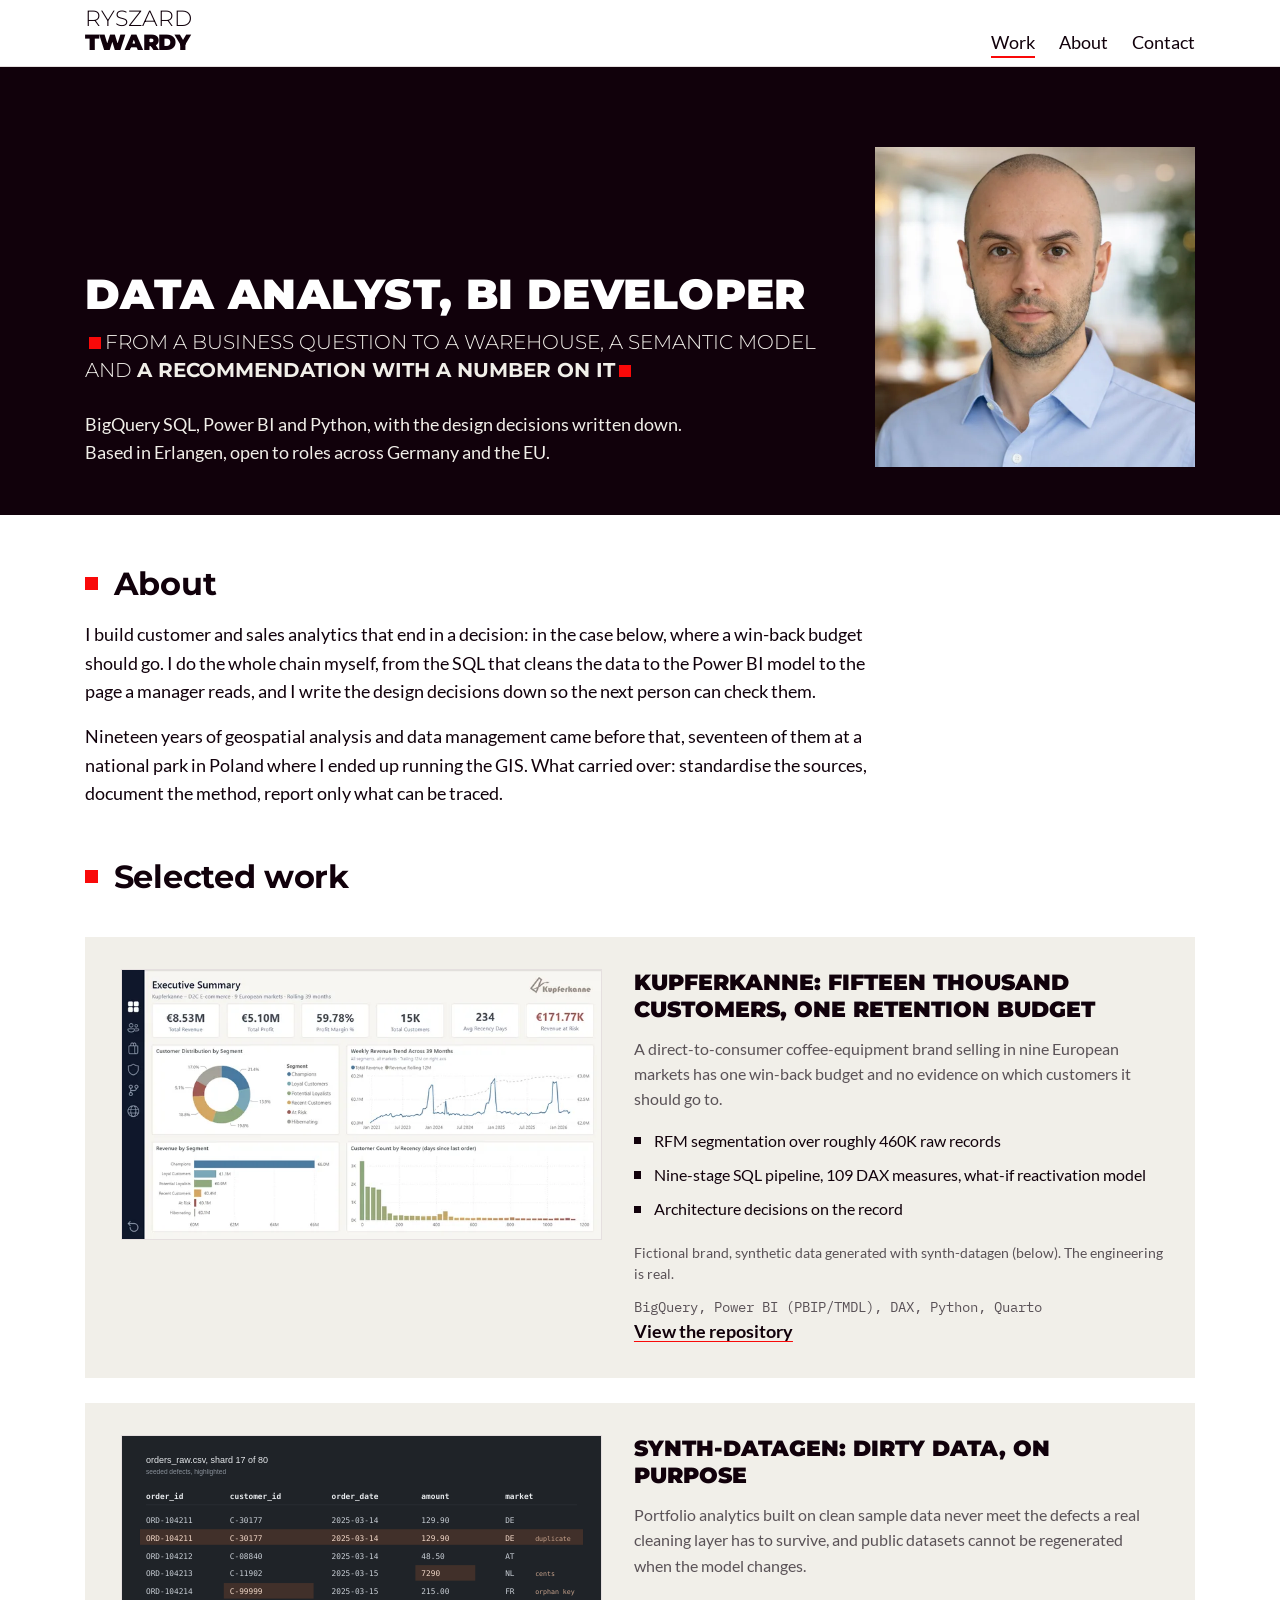
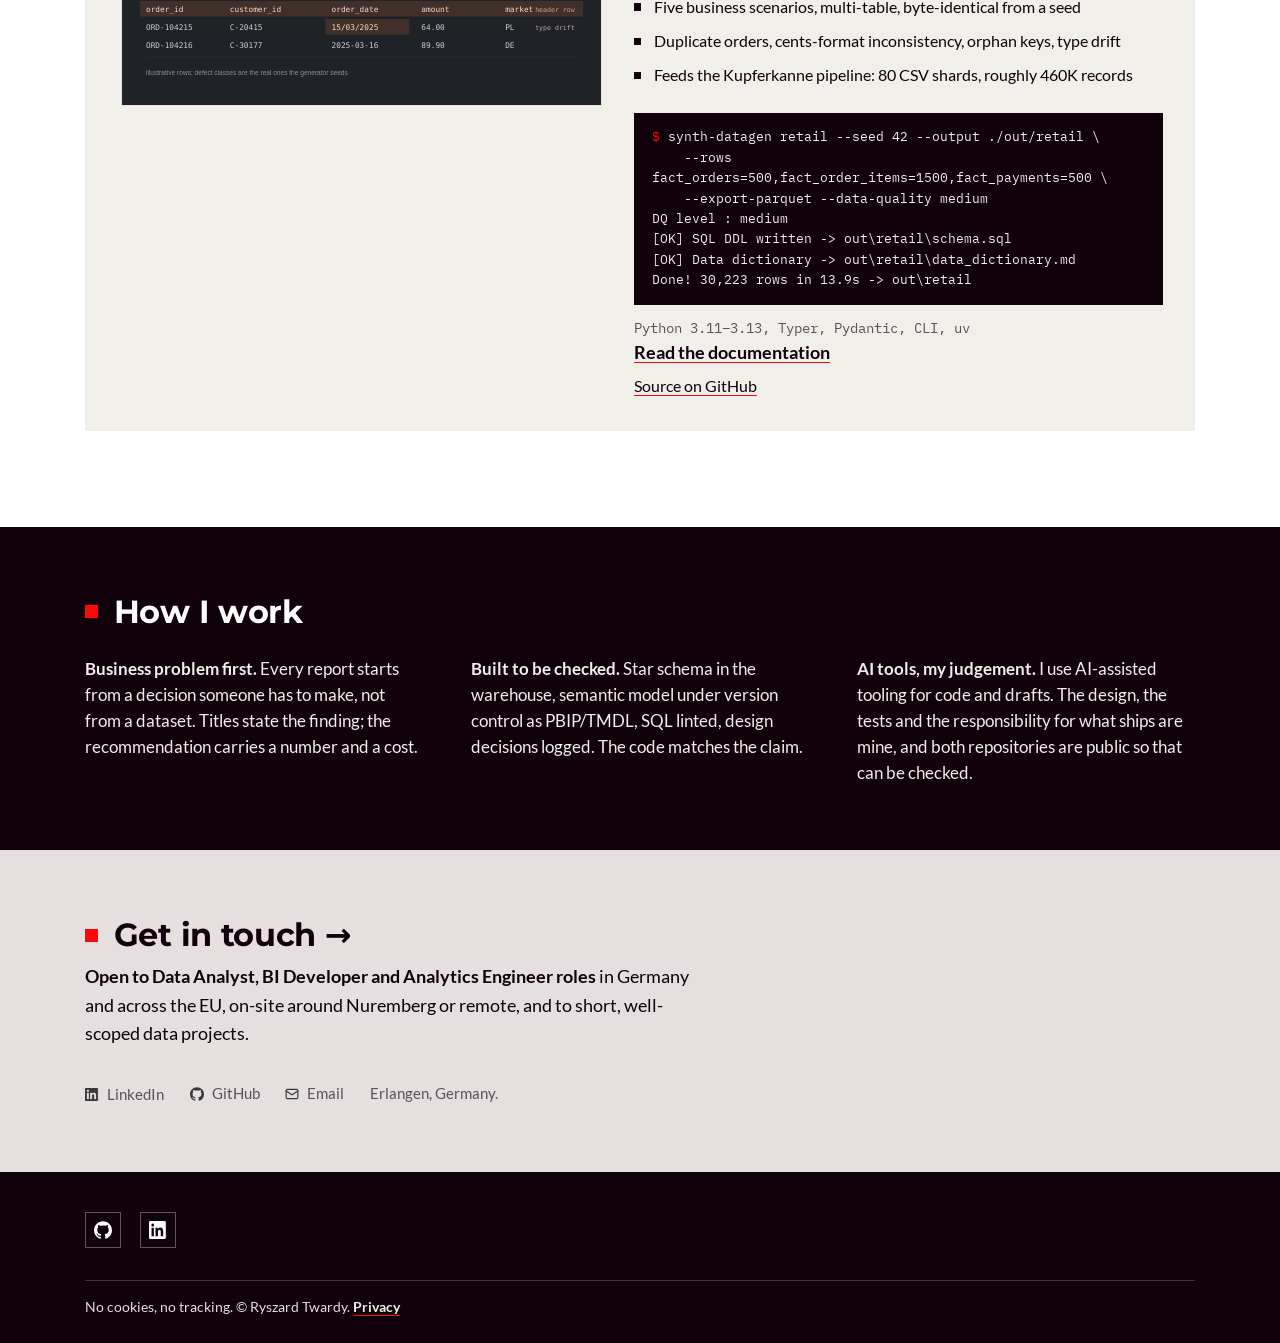
==== index.html @ 22f4169b "fix(site): nineteen years of geospatial work, Ojcow end date May 2023 - about/index.html: meta descr" ====
<!doctype html>
<html lang="en">
<head>
<meta charset="utf-8">
<meta name="viewport" content="width=device-width, initial-scale=1">
<title>Ryszard Twardy – Data Analyst, Power BI and SQL, Erlangen</title>
<meta name="description" content="Data analyst in Erlangen, Germany. SQL pipelines in BigQuery, Power BI semantic models and DAX, Python data tooling. Projects with the numbers and the code behind them.">
<link rel="canonical" href="https://ryszard-twardy.github.io/">
<meta property="og:type" content="website">
<meta property="og:site_name" content="Ryszard Twardy">
<meta property="og:locale" content="en_GB">
<meta property="og:title" content="Ryszard Twardy – Data Analyst, Power BI and SQL, Erlangen">
<meta property="og:description" content="Data analyst in Erlangen, Germany. SQL pipelines in BigQuery, Power BI semantic models and DAX, Python data tooling. Projects with the numbers and the code behind them.">
<meta property="og:url" content="https://ryszard-twardy.github.io/">
<meta property="og:image" content="https://ryszard-twardy.github.io/assets/img/og.png">
<meta property="og:image:width" content="1200">
<meta property="og:image:height" content="630">
<meta property="og:image:alt" content="Ryszard Twardy, data analyst and BI developer">
<meta name="twitter:card" content="summary_large_image">
<meta name="theme-color" content="#ffffff">
<link rel="preload" href="assets/fonts/montserrat-latin-300-normal.woff2" as="font" type="font/woff2" crossorigin>
<link rel="preload" href="assets/fonts/montserrat-latin-700-normal.woff2" as="font" type="font/woff2" crossorigin>
<link rel="preload" href="assets/fonts/montserrat-latin-900-normal.woff2" as="font" type="font/woff2" crossorigin>
<link rel="preload" href="assets/fonts/lato-latin-400-normal.woff2" as="font" type="font/woff2" crossorigin>
<link rel="preload" href="assets/fonts/lato-latin-700-normal.woff2" as="font" type="font/woff2" crossorigin>
<link rel="preload" href="assets/fonts/IBMPlexMono-Regular.woff2" as="font" type="font/woff2" crossorigin>
<link rel="stylesheet" href="tokens.css">
<link rel="stylesheet" href="styles.css">
</head>
<body>
<a class="skip" href="#main">Skip to content</a>

<header class="header">
  <div class="container wrap">
    <a class="wordmark" href="./" aria-label="Ryszard Twardy – home"><svg viewBox="0 0 107 41" width="107" height="41" aria-hidden="true" focusable="false"><text x="0" y="15.8" font-family="Montserrat" font-weight="300" font-size="22" fill="currentColor">RYSZARD</text><text x="0" y="40" textLength="106.2" lengthAdjust="spacing" font-family="Montserrat" font-weight="900" font-size="22" fill="currentColor">TWARDY</text></svg></a>
    <nav class="nav" aria-label="Main">
      <ul>
        <li><a href="#work" aria-current="page">Work</a></li>
        <li><a href="about/">About</a></li>
        <li><a href="#contact">Contact</a></li>
      </ul>
    </nav>
  </div>
</header>

<main id="main">
  <section class="hero">
    <div class="container wrap">
      <div>
        <h1 class="h-primary">Data analyst, BI developer</h1>
        <p class="sub-hero akcent">From a business question to a warehouse, a semantic model and <strong>a recommendation with a number on it</strong></p>
        <p class="lead">BigQuery SQL, Power BI and Python, with the design decisions written down. Based in Erlangen, open to roles across Germany and the EU.</p>
      </div>
      <img class="portrait" src="assets/img/portrait@640.webp" srcset="assets/img/portrait@2x.webp 224w, assets/img/portrait@640.webp 640w" sizes="(max-width: 760px) 160px, 320px" width="320" height="320" alt="Ryszard Twardy">
    </div>
  </section>

  <section class="container pb-700 about" id="about" aria-labelledby="about-h">
    <h2 class="h-secondary" id="about-h">About</h2>
    <p>I build customer and sales analytics that end in a decision: in the case below, where a win-back budget should go. I do the whole chain myself, from the SQL that cleans the data to the Power BI model to the page a manager reads, and I write the design decisions down so the next person can check them.</p>
    <p>Nineteen years of geospatial analysis and data management came before that, seventeen of them at a national park in Poland where I ended up running the GIS. What carried over: standardise the sources, document the method, report only what can be traced.</p>
  </section>

  <section class="container pb-900 flow" id="work" aria-labelledby="work-h">
    <h2 class="h-secondary" id="work-h">Selected work</h2>

    <div class="tiles">
      <!-- Kupferkanne. Figures from the repo README/methodology; do not edit without re-verifying. -->
      <a class="tile" href="https://github.com/ryszard-twardy/rfm-customer-segmentation-kupferkanne" target="_blank" rel="noopener">
        <div class="shot">
          <img src="assets/img/kupferkanne-hero.webp" srcset="assets/img/kupferkanne-hero.webp 1x, assets/img/kupferkanne-hero@2x.webp 2x" width="1437" height="808" alt="Kupferkanne executive summary page of the Power BI report">
        </div>
        <div>
          <h3>Kupferkanne: fifteen thousand customers, one retention budget</h3>
          <p class="problem">A direct-to-consumer coffee-equipment brand selling in nine European markets has one win-back budget and no evidence on which customers it should go to.</p>
          <ul class="kwadrat">
            <li>RFM segmentation over roughly 460K raw records</li>
            <li>Nine-stage SQL pipeline, 109 DAX measures, what-if reactivation model</li>
            <li>Architecture decisions on the record</li>
          </ul>
          <p class="note">Fictional brand, synthetic data generated with synth-datagen (below). The engineering is real.</p>
          <p class="stack" translate="no">BigQuery, Power BI (PBIP/TMDL), DAX, Python, Quarto</p>
          <span class="more">View the repository</span><span class="sr-only"> (opens in a new tab)</span>
        </div>
      </a>

      <!-- synth-datagen. Scenario count and CLI sample verified against the repo at d629c84 (v0.3.3), 2026-09-17: README quickstart run with --data-quality medium, stdout verbatim, whole lines dropped only. -->
      <article class="tile">
        <div class="shot"><img src="assets/img/synth-defects.svg" width="1600" height="900" loading="lazy" alt="synth-datagen: built-in data defects, one per column"></div>
        <div>
          <h3>synth-datagen: dirty data, on purpose</h3>
          <p class="problem">Portfolio analytics built on clean sample data never meet the defects a real cleaning layer has to survive, and public datasets cannot be regenerated when the model changes.</p>
          <ul class="kwadrat">
            <li>Five business scenarios, multi-table, byte-identical from a seed</li>
            <li>Duplicate orders, cents-format inconsistency, orphan keys, type drift</li>
            <li>Feeds the Kupferkanne pipeline: 80 CSV shards, roughly 460K records</li>
          </ul>
          <pre class="terminal" translate="no" aria-hidden="true"><span class="prompt">$</span> synth-datagen retail --seed 42 --output ./out/retail \
    --rows fact_orders=500,fact_order_items=1500,fact_payments=500 \
    --export-parquet --data-quality medium
DQ level : medium
[OK] SQL DDL written -&gt; out\retail\schema.sql
[OK] Data dictionary -&gt; out\retail\data_dictionary.md
Done! 30,223 rows in 13.9s -&gt; out\retail</pre>
          <p class="stack" translate="no">Python 3.11–3.13, Typer, Pydantic, CLI, uv</p>
          <a class="more" href="https://ryszard-twardy.github.io/synth-datagen/" target="_blank" rel="noopener">Read the documentation<span class="sr-only"> (opens in a new tab)</span></a>
          <p class="source"><a href="https://github.com/ryszard-twardy/synth-datagen" target="_blank" rel="noopener">Source on GitHub<span class="sr-only"> (opens in a new tab)</span></a></p>
        </div>
      </article>
    </div>
  </section>

  <section class="black-bg" aria-labelledby="how-h">
    <div class="container">
      <h2 class="h-secondary" id="how-h">How I work</h2>
      <div class="grid-three">
        <p><strong>Business problem first.</strong> Every report starts from a decision someone has to make, not from a dataset. Titles state the finding; the recommendation carries a number and a cost.</p>
        <p><strong>Built to be checked.</strong> Star schema in the warehouse, semantic model under version control as PBIP/TMDL, SQL linted, design decisions logged. The code matches the claim.</p>
        <p><strong>AI tools, my judgement.</strong> I use AI-assisted tooling for code and drafts. The design, the tests and the responsibility for what ships are mine, and both repositories are public so that can be checked.</p>
      </div>
    </div>
  </section>

  <section class="cta-kontakt" id="contact" aria-labelledby="contact-h">
    <div class="container">
      <h2 class="h-secondary" id="contact-h"><a href="https://www.linkedin.com/in/ryszard-twardy/" target="_blank" rel="noopener">Get in touch &rarr;<span class="sr-only"> (opens in a new tab)</span></a></h2>
      <p class="small"><strong>Open to Data Analyst, BI Developer and Analytics Engineer roles</strong> in Germany and across the EU, on-site around Nuremberg or remote, and to short, well-scoped data projects.</p>
      <ul class="contact-links">
        <li><a href="https://www.linkedin.com/in/ryszard-twardy/" target="_blank" rel="noopener"><img src="assets/icons/linkedin.png" srcset="assets/icons/linkedin.png 1x, assets/icons/linkedin@2x.png 2x" width="14" height="13" alt="">LinkedIn<span class="sr-only"> (opens in a new tab)</span></a></li>
        <li><a href="https://github.com/ryszard-twardy" target="_blank" rel="noopener"><img src="assets/icons/github.svg" width="14" height="14" alt="">GitHub<span class="sr-only"> (opens in a new tab)</span></a></li>
        <li><a href="mailto:r.twardy@proton.me"><img src="assets/icons/mail.svg" width="14" height="14" alt="">Email</a></li>
        <li class="loc">Erlangen, Germany.</li>
      </ul>
    </div>
  </section>
</main>

<footer>
  <div class="container wrap">
    <div class="social" aria-label="Profiles">
      <a href="https://github.com/ryszard-twardy" target="_blank" rel="noopener" aria-label="GitHub (opens in a new tab)"><img src="assets/icons/github.svg" alt=""></a>
      <a href="https://www.linkedin.com/in/ryszard-twardy/" target="_blank" rel="noopener" aria-label="LinkedIn (opens in a new tab)"><img src="assets/icons/linkedin@2x.png" alt=""></a>
    </div>
    <p class="copyright">No cookies, no tracking. &copy; Ryszard Twardy. <a href="datenschutz/">Privacy</a></p>
  </div>
</footer>
</body>
</html>
---- tokens.css ----
/* ---- self-hosted fonts (assets/fonts/, OFL-1.1: see LICENSE.txt, LICENSE-Montserrat.txt, LICENSE-Lato.txt, SOURCES.txt) ----
   font-display: optional + <link rel=preload> per page: no layout shift from font swap. ---- */
@font-face {
  font-family: "Montserrat";
  font-style: normal;
  font-weight: 300;
  font-display: optional;
  src: url("assets/fonts/montserrat-latin-300-normal.woff2") format("woff2");
}
@font-face {
  font-family: "Montserrat";
  font-style: normal;
  font-weight: 700;
  font-display: optional;
  src: url("assets/fonts/montserrat-latin-700-normal.woff2") format("woff2");
}
@font-face {
  font-family: "Montserrat";
  font-style: normal;
  font-weight: 900;
  font-display: optional;
  src: url("assets/fonts/montserrat-latin-900-normal.woff2") format("woff2");
}
@font-face {
  font-family: "Lato";
  font-style: normal;
  font-weight: 400;
  font-display: optional;
  src: url("assets/fonts/lato-latin-400-normal.woff2") format("woff2");
}
@font-face {
  font-family: "Lato";
  font-style: normal;
  font-weight: 700;
  font-display: optional;
  src: url("assets/fonts/lato-latin-700-normal.woff2") format("woff2");
}
@font-face {
  font-family: "IBM Plex Mono";
  font-style: normal;
  font-weight: 400;
  font-display: optional;
  src: url("assets/fonts/IBMPlexMono-Regular.woff2") format("woff2");
}

/* ---- tokens: Stratus Studio brand system, adapted (style.css of stratusstudio.eu) ---- */
:root {
  --ink: rgb(17, 1, 11);          /* --clr-podst */
  --accent: rgb(249, 9, 9);       /* --clr-akcent */
  --accent-deep: hsl(0, 92%, 45%);
  --neutral: #F1EFE9;             /* --clr-neutralny */
  --neutral-grey: rgb(229, 223, 223);
  --paper: #ffffff;
  --muted: #5a5257;

  /* Self-host both families as woff2 (OFL) in assets/fonts/ – Stratus loads them from Google Fonts CDN, we do not. */
  --ff-head: "Montserrat", "Segoe UI", system-ui, sans-serif;
  --ff-body: "Lato", "Segoe UI", system-ui, sans-serif;
  --ff-mono: "IBM Plex Mono", Consolas, monospace;

  --max: 1110px;
  --pad: 1rem;
  --s-400: 1.2rem; --s-600: 1.8rem; --s-700: 3rem; --s-900: 6rem;
}
---- styles.css ----
/* ---- styles.css: Stratus system; every value comes from tokens.css ---- */
*, *::before, *::after { box-sizing: border-box; }
* { margin: 0; padding: 0; font: inherit; }
html { color-scheme: light; }
body { font: 400 1.15rem/1.55 var(--ff-body); color: var(--ink); background: var(--paper); -webkit-font-smoothing: antialiased; }
img { display: block; max-width: 100%; height: auto; }
a { color: inherit; }
:focus-visible { outline: 2px solid var(--accent); outline-offset: 3px; }
strong { font-weight: 700; }
p:not([class]) { max-width: 80ch; }

.container { width: min(var(--max), 100% - var(--pad) * 2); margin-inline: auto; }
.pb-900 { padding-block: var(--s-900); }
.pb-700 { padding-block: var(--s-700); }
.flow > * + * { margin-top: var(--flow, 2.5rem); }

.skip { position: absolute; left: -999px; top: 8px; background: var(--paper); padding: 8px 12px; }
.skip:focus { left: 8px; }
/* visually hidden, read by assistive tech (clip pattern); used for the new-tab notice on external links */
.sr-only { position: absolute; width: 1px; height: 1px; padding: 0; margin: -1px; overflow: hidden; clip: rect(0, 0, 0, 0); white-space: nowrap; border: 0; }

/* ---- type ---- */
.h-primary { font: 900 clamp(2rem, 4vw, 2.6rem)/1.15 var(--ff-head); text-transform: uppercase; letter-spacing: .01em; }
.h-secondary { font: 700 2rem/1.3 var(--ff-head); }
.h-tile { font: 700 1.15rem/1.3 var(--ff-head); }
.sub-hero { font: 300 1.25rem/1.4 var(--ff-head); text-transform: uppercase; max-width: 60ch; }
.sub-hero strong { font-weight: 700; }

/* red squares around a line, as on Stratus hero subtitles */
.akcent::before, .akcent::after {
  content: ""; display: inline-block; width: .6em; height: .6em; margin-inline: .2em; background: var(--accent); vertical-align: baseline;
}

/* square bullets in ink (ul.kwadrat): .45em, centred on the first line ((1.6em - .45em) / 2 = .575em); the accent square stays with headings and the hero subtitle */
ul.kwadrat { list-style: none; line-height: 1.6; }
ul.kwadrat li { position: relative; padding-left: 20px; padding-bottom: .5em; }
ul.kwadrat li::before { content: ""; position: absolute; left: 0; top: .575em; width: .45em; height: .45em; background: var(--ink); }

/* ---- header ---- */
.header { border-bottom: 1px solid var(--neutral-grey); }
.header .wrap { display: flex; justify-content: space-between; align-items: flex-end; padding-block: .6rem; }
.wordmark { display: block; color: var(--ink); text-decoration: none; padding-bottom: .2em; border-bottom: 2px solid transparent; }
.wordmark svg { display: block; }
/* the global "* { font: inherit }" would override the SVG presentation attributes, so set the wordmark type in CSS */
.wordmark text { font: 300 22px/1 var(--ff-head); }
.wordmark text:last-child { font-weight: 900; }
.wordmark:hover { border-bottom-color: var(--accent); }
.nav ul { list-style: none; display: flex; gap: 1.5rem; }
.nav a { text-decoration: none; padding-bottom: .2em; border-bottom: 2px solid transparent; }
.nav a:hover, .nav a:focus-visible, .nav a[aria-current="page"] { border-bottom-color: var(--accent); }

/* ---- hero: dark band, portrait right (Stratus uses a full-bleed photo with gradient; swap in when you have one) ---- */
.hero { background: var(--ink); color: var(--neutral); }
.hero .wrap { display: grid; grid-template-columns: minmax(0, 1fr) 320px; gap: 3rem; align-items: end; padding-block: 5rem 2.5rem; }
.hero .portrait { width: 100%; aspect-ratio: 1; object-fit: cover; }
.hero .h-primary { color: #fff; }
.hero .sub-hero { margin-top: .6rem; }
.hero .lead { margin-top: 1.6rem; max-width: 62ch; color: var(--neutral); }

/* ---- about ---- */
.about { padding-bottom: 0; }
.about .h-secondary { margin-bottom: 1rem; }
.about p + p { margin-top: 1rem; }

/* ---- work tiles (oferta-ikony language) ---- */
.tiles { display: grid; gap: 1.6rem; }
.tile { display: grid; grid-template-columns: 1.15fr 1fr; gap: 2rem; background: var(--neutral); padding: 2rem; text-decoration: none; color: var(--ink); border-left: 4px solid transparent; transition: border-color .15s, box-shadow .2s; }
.tile:hover, .tile:focus-visible, .tile:has(:focus-visible) { border-left-color: var(--accent); box-shadow: 0 8px 20px rgba(0,0,0,.12); }
.tile .shot { aspect-ratio: 16 / 9; background: var(--paper); border: 1px solid var(--neutral-grey); overflow: hidden; }
.tile .shot img { display: block; width: 100%; height: 100%; object-fit: cover; }
.tile h3 { font: 900 1.35rem/1.25 var(--ff-head); text-transform: uppercase; }
.tile .problem { margin-top: .8rem; color: var(--muted); font-size: 1.02rem; }
.tile ul { margin-top: 1rem; font-size: 1.02rem; }
.tile .note { margin-top: .8rem; font: .85rem/1.5 var(--ff-body); color: var(--muted); }
.tile .stack { margin-top: .8rem; font: .85rem/1.5 var(--ff-mono); color: var(--muted); }
.tile .more { margin-top: 1.2rem; font-weight: 700; text-decoration: underline; text-decoration-color: var(--accent); text-underline-offset: 3px; }

/* ---- dark band (black-bg): 4rem of air, one third more than pb-700; a literal, not a token, so a cached tokens.css can never zero it ---- */
.black-bg { background: var(--ink); color: var(--neutral); padding-block: 4rem; }
.black-bg .h-secondary { color: #fff; }
.black-bg .grid-three { display: grid; grid-template-columns: 1fr; gap: 2rem; margin-top: 1.5rem; font-size: 1.05rem; }
@media (min-width: 1024px) { .black-bg .grid-three { grid-template-columns: repeat(3, minmax(0, 1fr)); gap: 2rem 3rem; } }

/* ---- CTA block (cta-kontakt): same 4rem of air as the dark band ---- */
.cta-kontakt { background: var(--neutral-grey); padding-block: 4rem; }
.cta-kontakt .h-secondary a { text-decoration: none; }
.cta-kontakt .h-secondary a:hover { color: var(--accent); }
.cta-kontakt p.small { margin-top: .4rem; font-weight: 700; }

/* contact links: base-rail style (icon 14px, .75 opacity, 8px gap, steel label, copper underline on hover) */
.contact-links { list-style: none; margin: 20px 0 0; padding: 0; }
.contact-links li { padding: 4px 0; }
.contact-links a { display: inline-flex; align-items: center; gap: 8px; color: var(--muted); text-decoration: none; font-size: 0.95rem; }
.contact-links a:hover { color: var(--ink); text-decoration: underline; text-decoration-color: var(--accent); text-underline-offset: 3px; text-decoration-thickness: 1px; }
.contact-links img { width: 14px; height: auto; opacity: .75; }
.contact-links .loc { color: var(--muted); font-size: 0.95rem; }


/* ---- footer ---- */
footer { background: var(--ink); color: var(--neutral); }
footer .wrap { display: flex; flex-wrap: wrap; justify-content: space-between; gap: 2rem; padding-block: 3.5rem 1.5rem; }
footer a { color: var(--neutral); font-weight: 700; text-decoration: underline; text-decoration-color: var(--accent); text-underline-offset: 3px; }
footer .social { display: flex; gap: 1.2rem; align-items: center; }
footer .social a { display: inline-flex; width: 36px; height: 36px; align-items: center; justify-content: center; text-decoration: none; border: 1px solid rgba(241,239,233,.35); }
footer .social img { width: 18px; height: 18px; filter: invert(1); }
footer .copyright { width: 100%; font-size: .85rem; color: var(--neutral-grey); border-top: 1px solid rgba(241,239,233,.2); padding-top: 1rem; }

/* ---- sub-pages (about, privacy): one column on the container's left axis, every block capped at a reading measure for long-form pages (70ch); the axis is shared with the landing, the width is not. article. keeps the rule above p:not([class]) in specificity ---- */
article.single > * { max-width: 70ch; }
.single h1 { margin-bottom: 1.2rem; }
.single h2 { font: 700 1.5rem/1.3 var(--ff-head); margin-top: 2.5rem; margin-bottom: .8rem; }
.single p + p { margin-top: 1rem; }
.single .updated { margin-top: 2.5rem; font-size: .95rem; color: var(--muted); }

/* ---- responsive ---- */
@media (max-width: 760px) {
  .hero .wrap { grid-template-columns: 1fr; padding-block: 3rem 2rem; }
  .hero .portrait { width: 160px; }
  .tile { grid-template-columns: 1fr; padding: 1.4rem; }
  .header .wrap { align-items: center; }
  .nav ul { gap: 1rem; }
}
@media (prefers-reduced-motion: reduce) { *, *::before, *::after { transition-duration: 0.01ms !important; } }

/* ---- stratus ---- */
/* T1 type */
.h-primary { text-wrap: balance; }
.sub-hero, .lead, .tile .problem, .single p { text-wrap: pretty; }
.h-secondary, .single h1 { letter-spacing: -.01em; }
.h-secondary::before, .single h1::before, .single h2::before { content: ""; display: inline-block; width: .4em; height: .4em; background: var(--accent); margin-right: .5em; vertical-align: .15em; }
/* T2 hero */
.hero .wrap { padding-block: 5rem 3rem; }
/* T3 work */
#work { padding-block: var(--s-700) var(--s-900); }
.tile { grid-template-columns: minmax(0, 1fr) minmax(0, 1.1fr); }
.tile .shot { align-self: start; }
/* T4 contact */
.cta-kontakt p.small { font-weight: 400; max-width: 62ch; }
.cta-kontakt p.small strong { font-weight: 700; }
.contact-links { margin-top: 2rem; display: flex; flex-wrap: wrap; gap: .5rem 1.6rem; align-items: center; }
.contact-links li { padding: 0; }
/* T5 footer */
footer .wrap { padding-block: 2.5rem 1.5rem; }
/* T6 sub-pages */
.single h1 { font: 900 clamp(1.8rem, 3.5vw, 2.4rem)/1.15 var(--ff-head); text-transform: uppercase; }
.single a { font-weight: 700; text-decoration: underline; text-decoration-color: var(--accent); text-underline-offset: 3px; overflow-wrap: anywhere; }
.single ul.kwadrat li + li { margin-top: .9rem; }
@media (max-width: 760px) {
  .hero .wrap { gap: 2rem; }
  .sub-hero { font-size: 1.1rem; }
  .tile { grid-template-columns: 1fr; }
}

/* ---- title band on /about/: the hero grammar (ink, light text, portrait right) at reduced height; /datenschutz/ stays plain ---- */
.hero.title-band .wrap { grid-template-columns: minmax(0, 1fr) 160px; gap: 2rem; padding-block: 3rem 2rem; }
@media (max-width: 760px) {
  .hero.title-band .wrap { grid-template-columns: 1fr; padding-block: 2rem 1.5rem; }
  .hero.title-band .portrait { width: 120px; }
}

/* ---- terminal sample in the synth-datagen tile (sd.terminal): pre.terminal, styled by .tile .terminal, in the text column ---- */
.tile .terminal { margin-top: 1rem; background: var(--ink); color: var(--neutral); padding: .9rem 1.1rem; font: .8rem/1.6 var(--ff-mono); white-space: pre-wrap; overflow-wrap: break-word; }
.tile .terminal .prompt { color: var(--accent); }
.tile > div { min-width: 0; } /* grid items stop inheriting the terminal sample's min-content width; break-word then wraps the one long token */

/* ---- synth-datagen tile: two destinations, so an article instead of a block link; the CTA link is stretched over the tile, the source link sits above the stretch ---- */
article.tile { position: relative; }
article.tile .more::after { content: ""; position: absolute; inset: 0; }
article.tile .more:focus-visible { outline: none; }
article.tile:has(.more:focus-visible) { outline: 2px solid var(--accent); outline-offset: 3px; }
.tile .source { margin-top: .4rem; font-size: 1.02rem; }
.tile .source a { position: relative; z-index: 1; text-decoration: underline; text-decoration-color: var(--accent); text-underline-offset: 3px; }
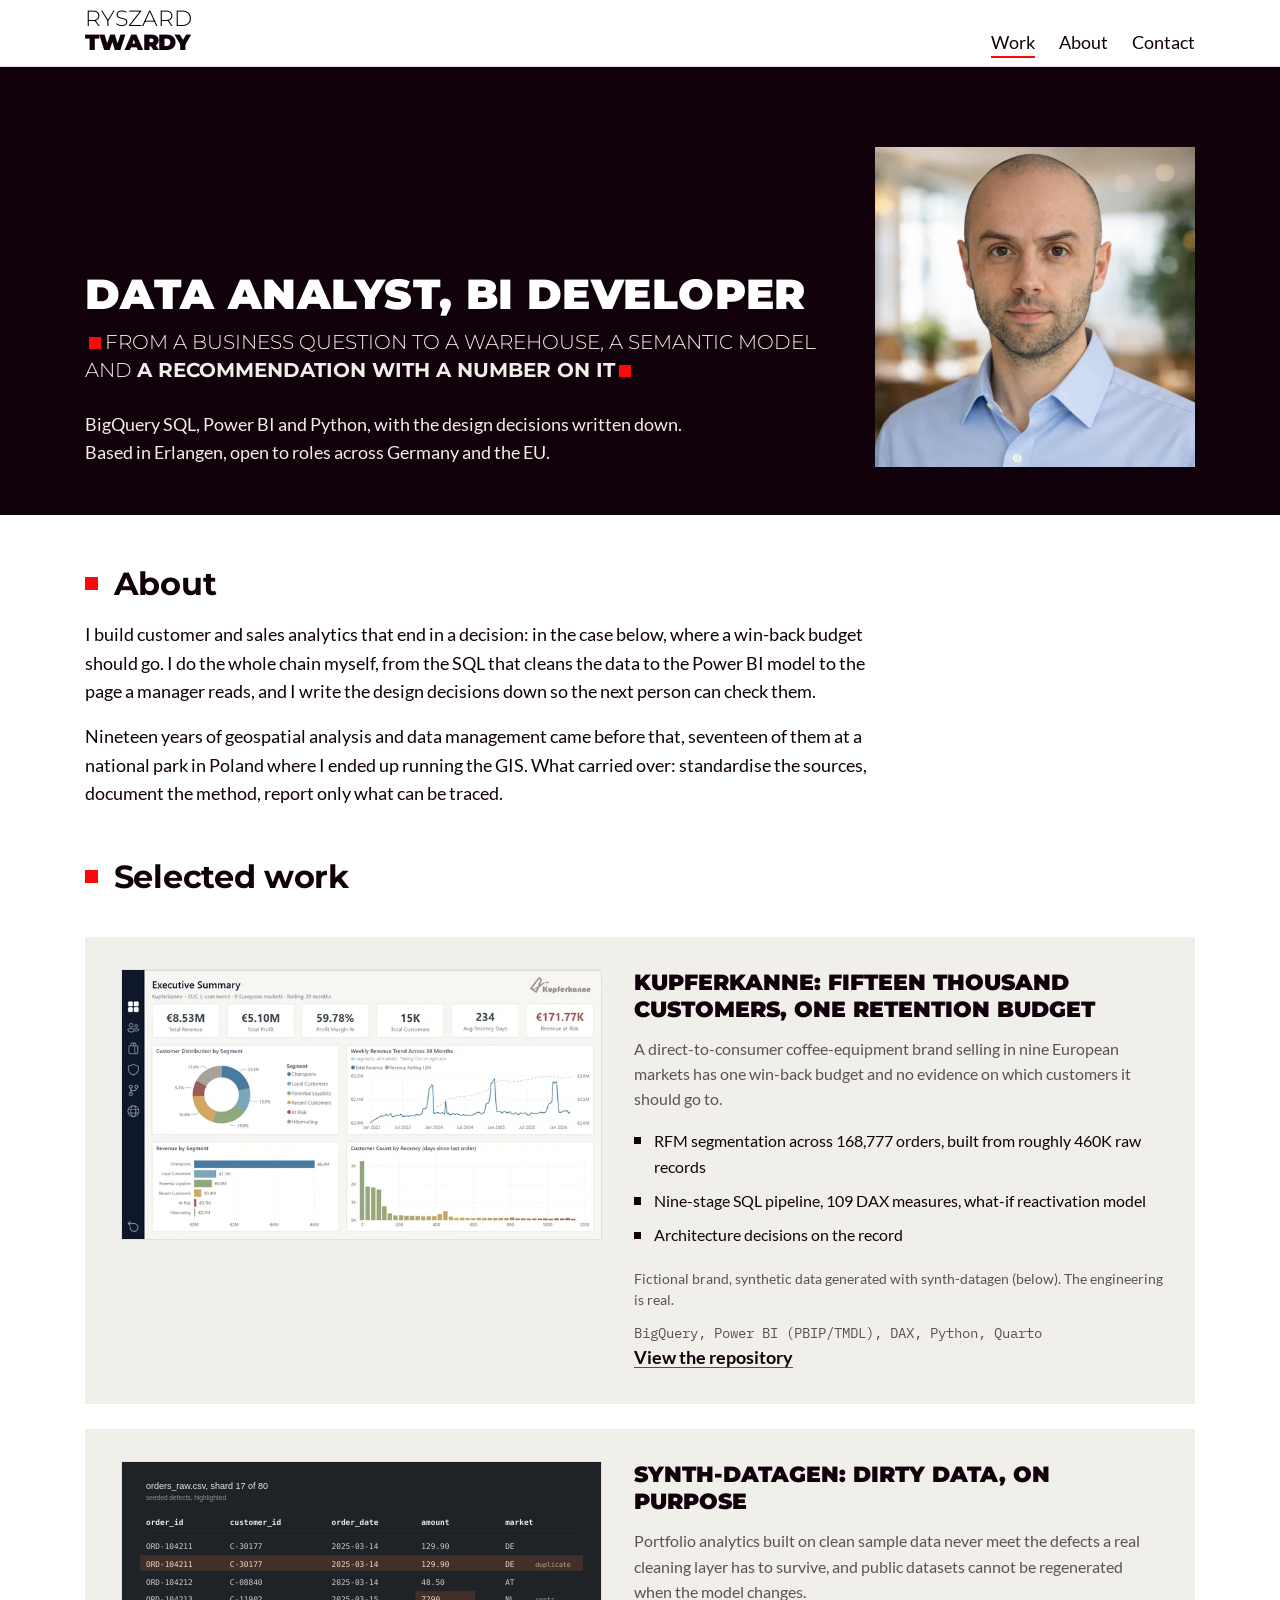
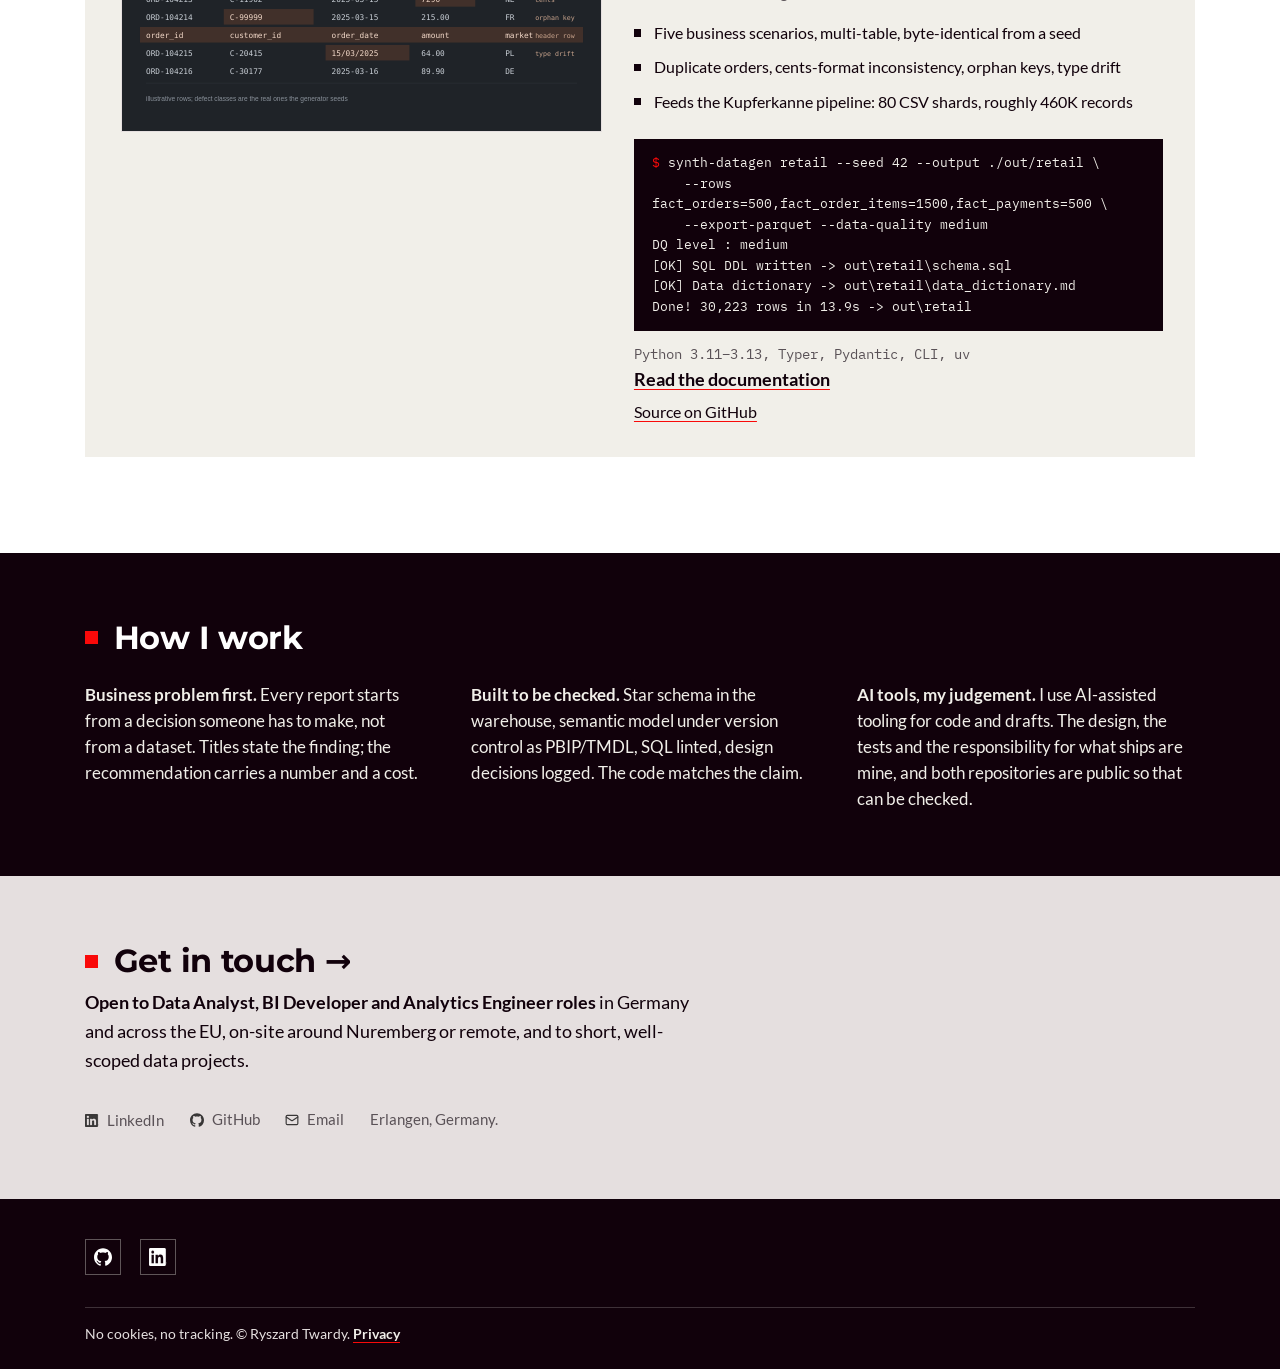
==== commit 2cbed634: "docs: lead GIS specialist wording and order grain on Kupferkanne card - about/index.html:63 – the Oj" ====
--- a/index.html
+++ b/index.html
@@ -74,7 +74,7 @@
           <h3>Kupferkanne: fifteen thousand customers, one retention budget</h3>
           <p class="problem">A direct-to-consumer coffee-equipment brand selling in nine European markets has one win-back budget and no evidence on which customers it should go to.</p>
           <ul class="kwadrat">
-            <li>RFM segmentation over roughly 460K raw records</li>
+            <li>RFM segmentation across 168,777 orders, built from roughly 460K raw records</li>
             <li>Nine-stage SQL pipeline, 109 DAX measures, what-if reactivation model</li>
             <li>Architecture decisions on the record</li>
           </ul>
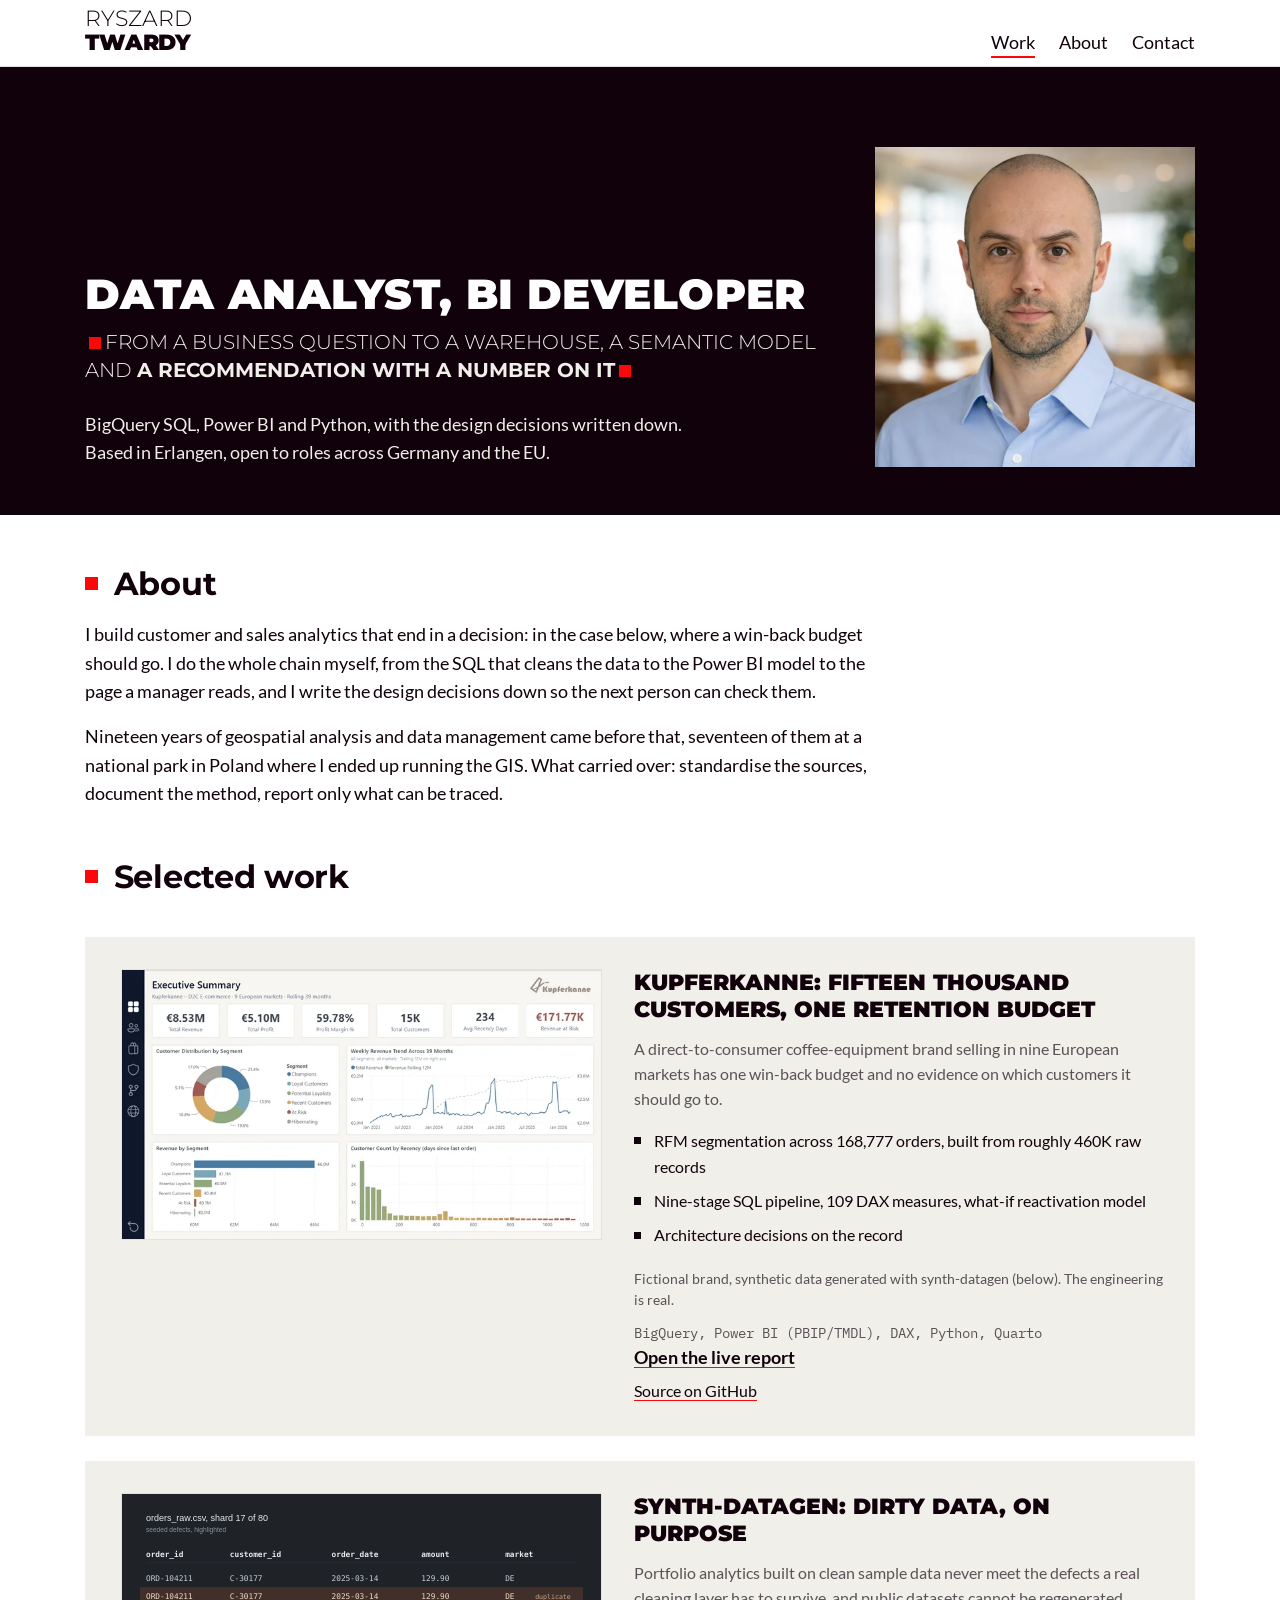
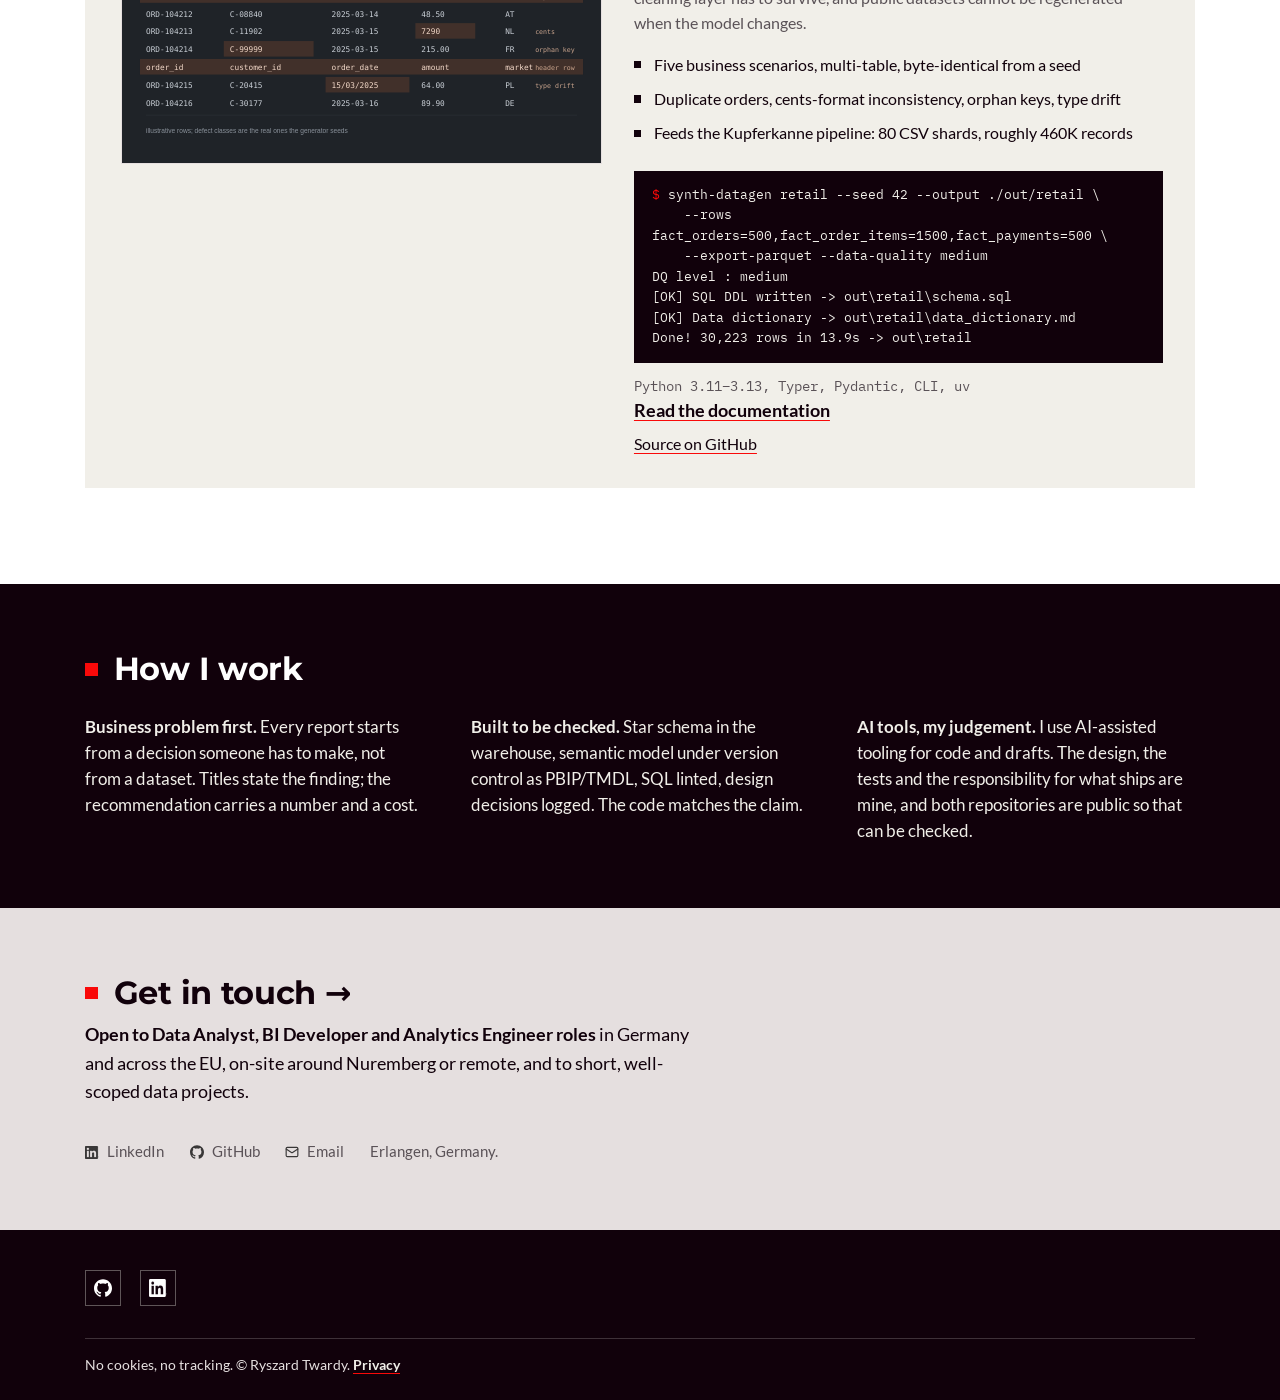
==== commit 741cdb30: "feat: link Kupferkanne card to live Power BI report and source - index.html:69 – the Kupferkanne car" ====
--- a/index.html
+++ b/index.html
@@ -66,7 +66,7 @@
 
     <div class="tiles">
       <!-- Kupferkanne. Figures from the repo README/methodology; do not edit without re-verifying. -->
-      <a class="tile" href="https://github.com/ryszard-twardy/rfm-customer-segmentation-kupferkanne" target="_blank" rel="noopener">
+      <article class="tile">
         <div class="shot">
           <img src="assets/img/kupferkanne-hero.webp" srcset="assets/img/kupferkanne-hero.webp 1x, assets/img/kupferkanne-hero@2x.webp 2x" width="1437" height="808" alt="Kupferkanne executive summary page of the Power BI report">
         </div>
@@ -80,9 +80,10 @@
           </ul>
           <p class="note">Fictional brand, synthetic data generated with synth-datagen (below). The engineering is real.</p>
           <p class="stack" translate="no">BigQuery, Power BI (PBIP/TMDL), DAX, Python, Quarto</p>
-          <span class="more">View the repository</span><span class="sr-only"> (opens in a new tab)</span>
+          <a class="more" href="https://app.powerbi.com/view?r=eyJrIjoiM2JlNGExNDMtN2U0ZS00MmYxLWE4M2ItYzMzZjhkY2ZhZWM0IiwidCI6ImNhYTk3MmQ2LWFhYTctNDE0NS1iMTgyLTA2NzkzZWY5NWVhNiJ9&amp;pageName=46bfe20b629145b40be4" target="_blank" rel="noopener">Open the live report<span class="sr-only"> (opens in a new tab)</span></a>
+          <p class="source"><a href="https://github.com/ryszard-twardy/rfm-customer-segmentation-kupferkanne" target="_blank" rel="noopener">Source on GitHub<span class="sr-only"> (opens in a new tab)</span></a></p>
         </div>
-      </a>
+      </article>
 
       <!-- synth-datagen. Scenario count and CLI sample verified against the repo at d629c84 (v0.3.3), 2026-09-17: README quickstart run with --data-quality medium, stdout verbatim, whole lines dropped only. -->
       <article class="tile">
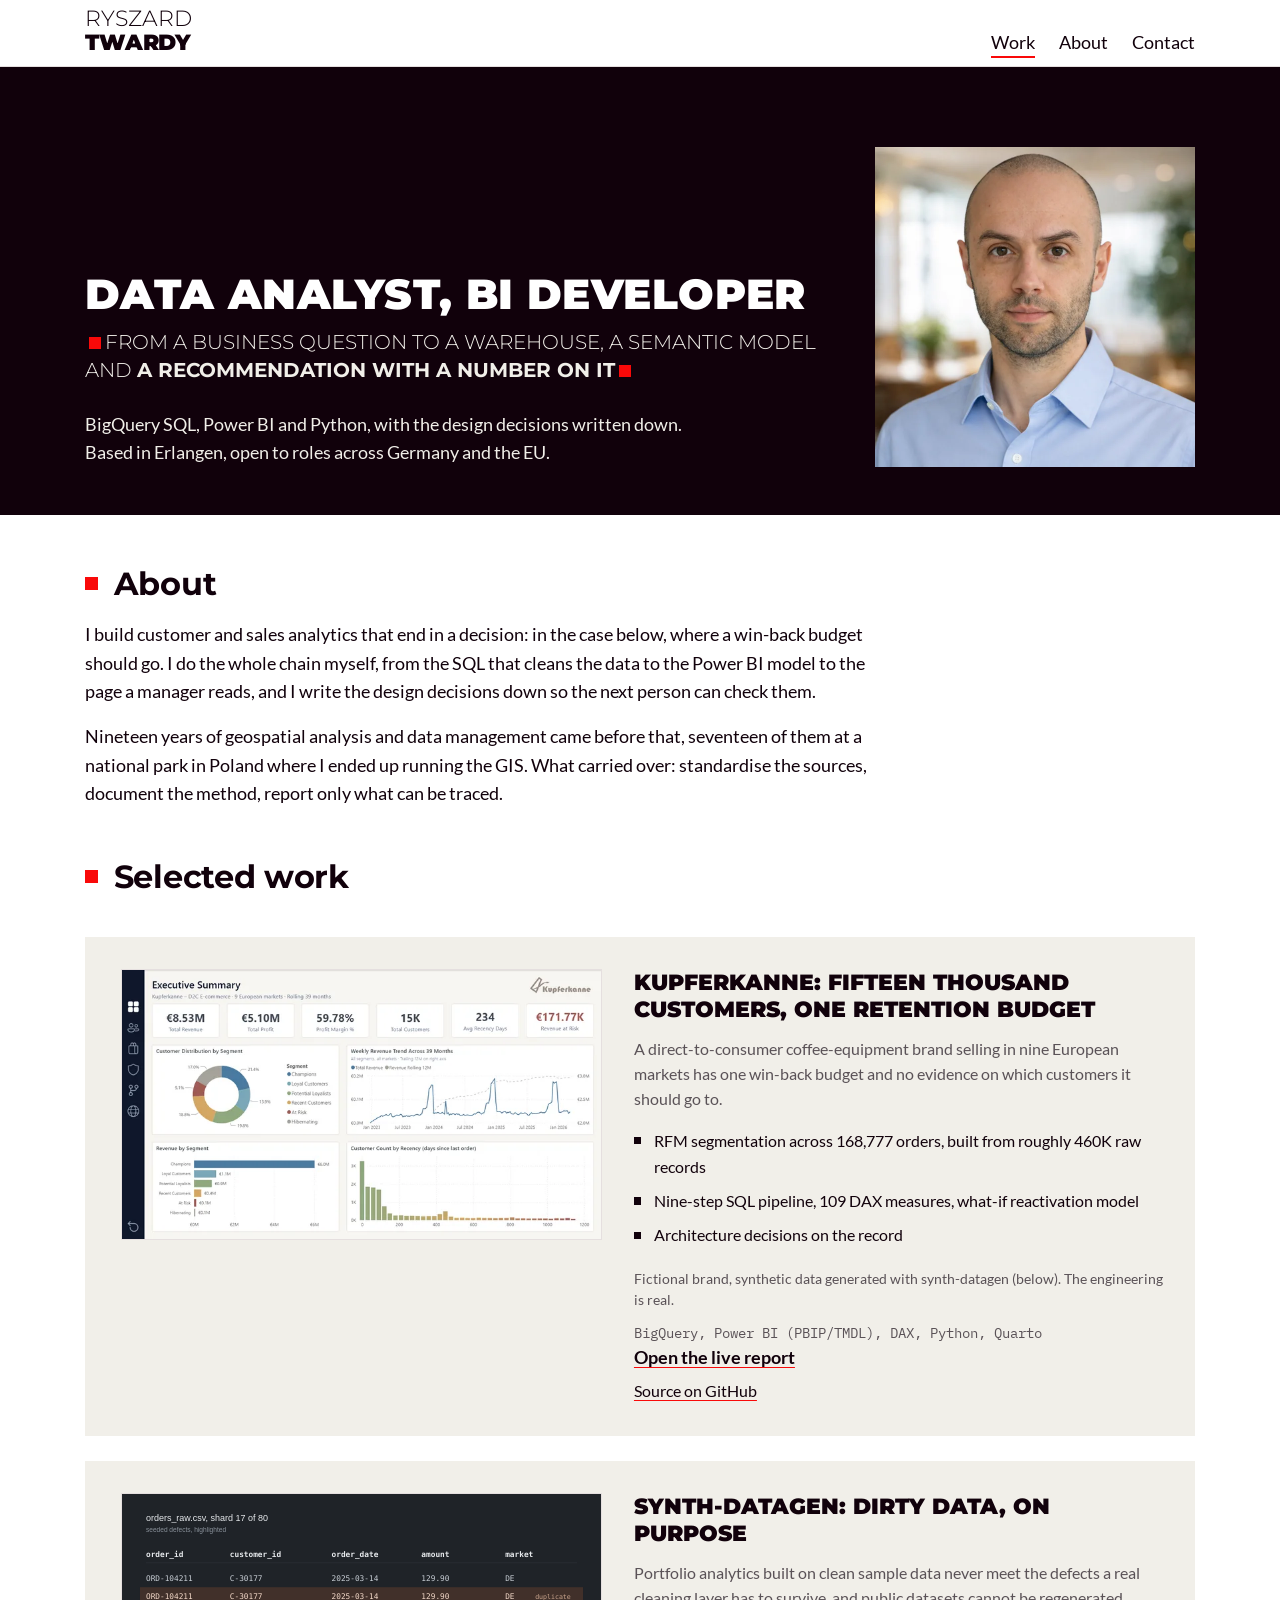
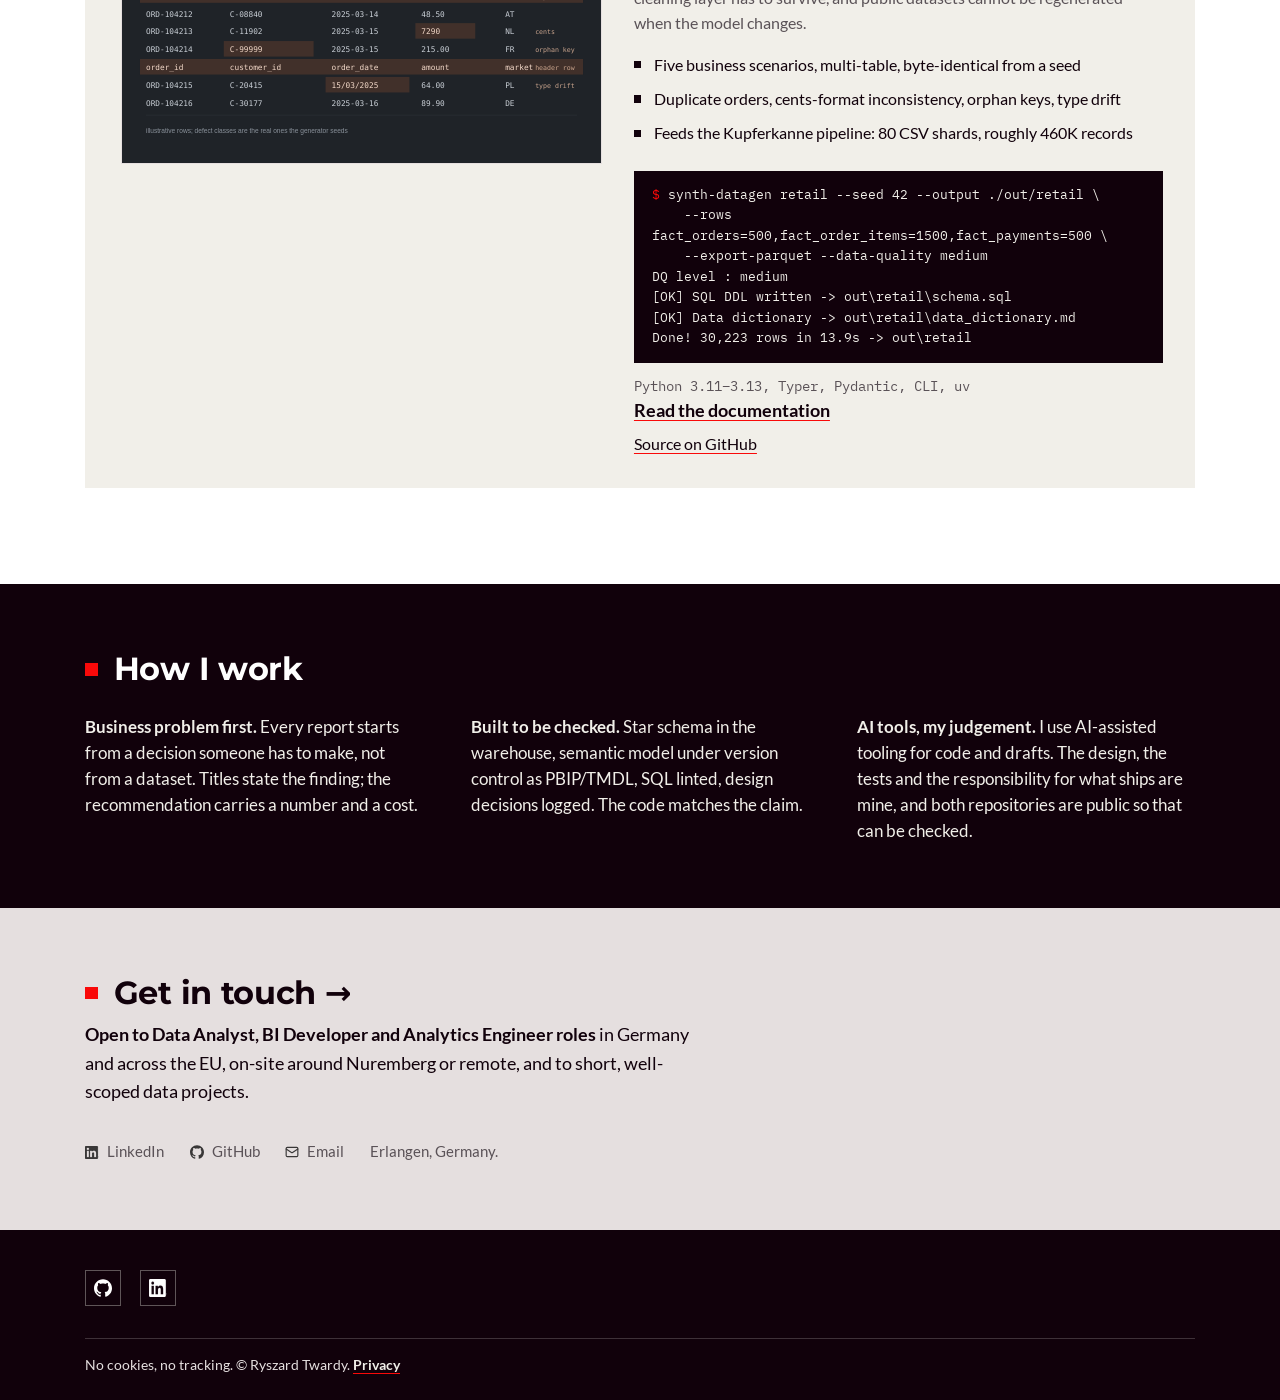
==== commit ed652e13: "docs: nine-step wording on Kupferkanne card - index.html:78 – the second Kupferkanne bullet says Nin" ====
--- a/index.html
+++ b/index.html
@@ -75,7 +75,7 @@
           <p class="problem">A direct-to-consumer coffee-equipment brand selling in nine European markets has one win-back budget and no evidence on which customers it should go to.</p>
           <ul class="kwadrat">
             <li>RFM segmentation across 168,777 orders, built from roughly 460K raw records</li>
-            <li>Nine-stage SQL pipeline, 109 DAX measures, what-if reactivation model</li>
+            <li>Nine-step SQL pipeline, 109 DAX measures, what-if reactivation model</li>
             <li>Architecture decisions on the record</li>
           </ul>
           <p class="note">Fictional brand, synthetic data generated with synth-datagen (below). The engineering is real.</p>
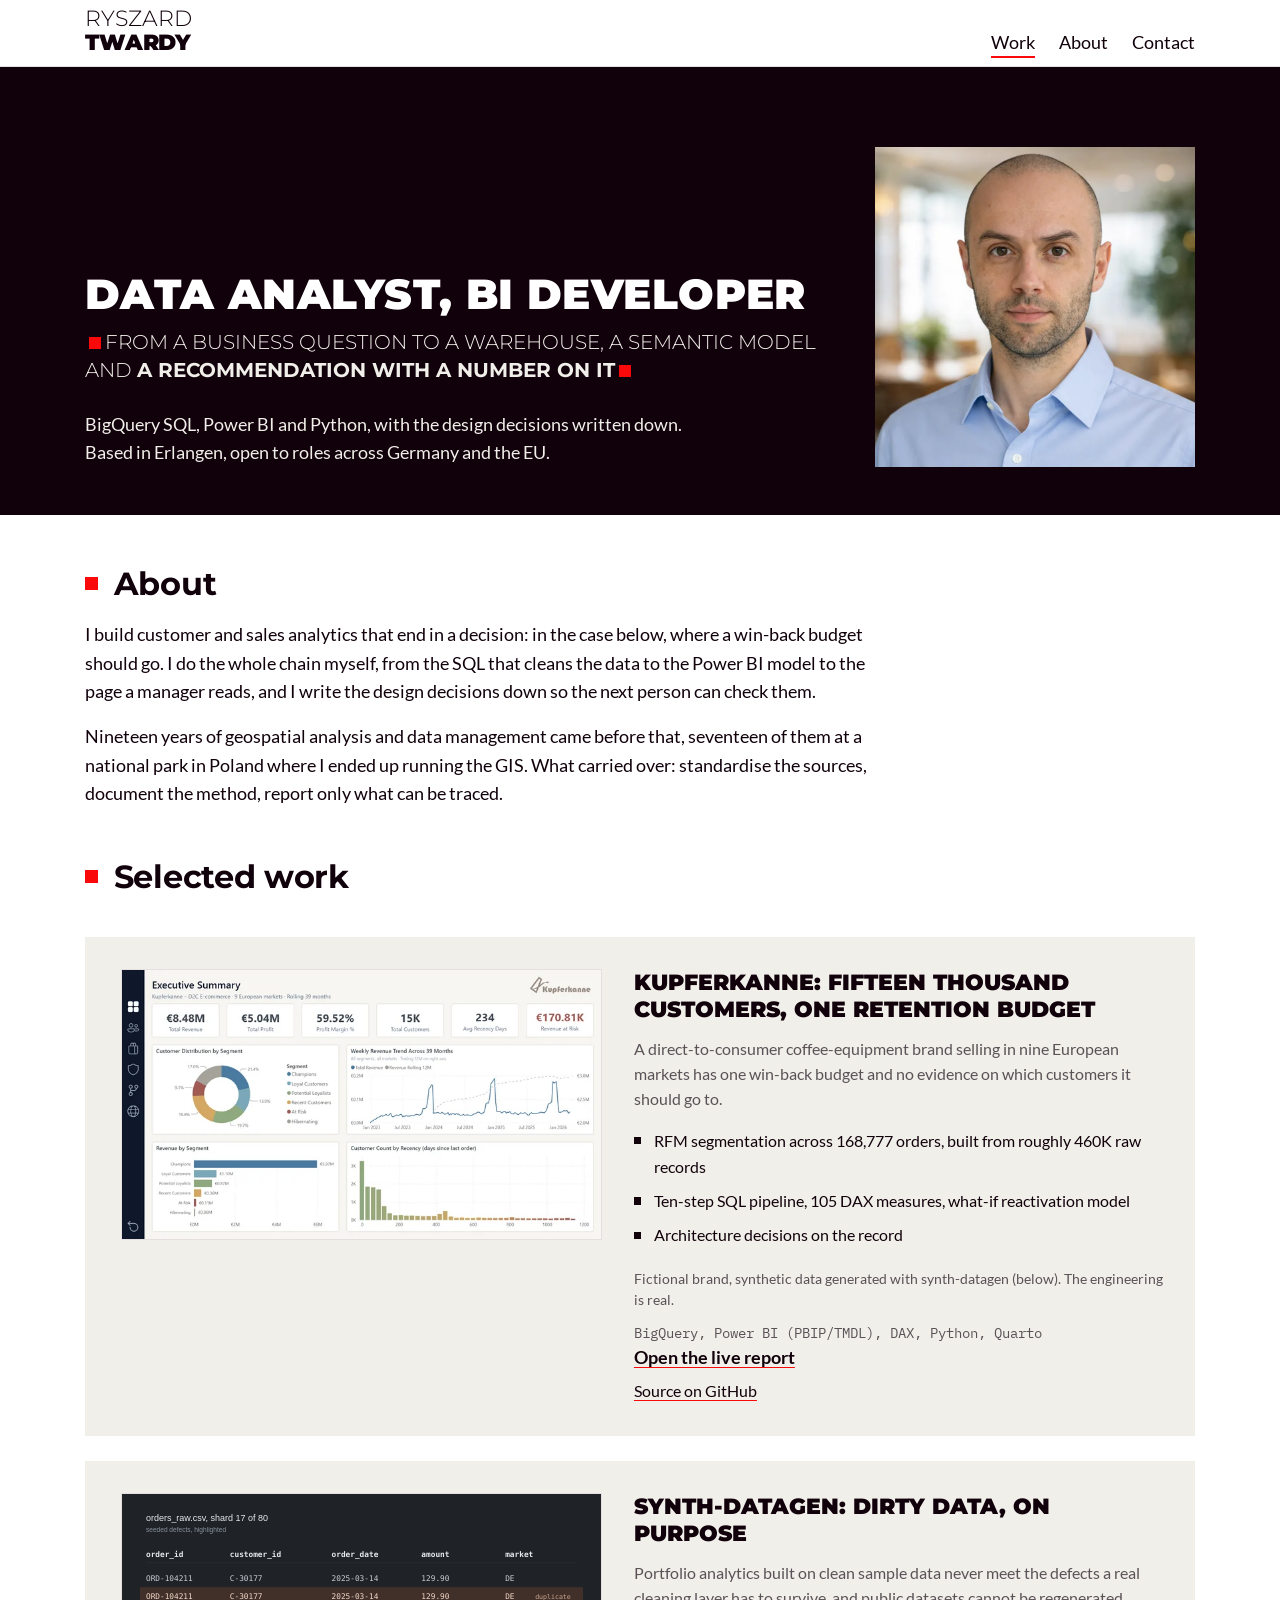
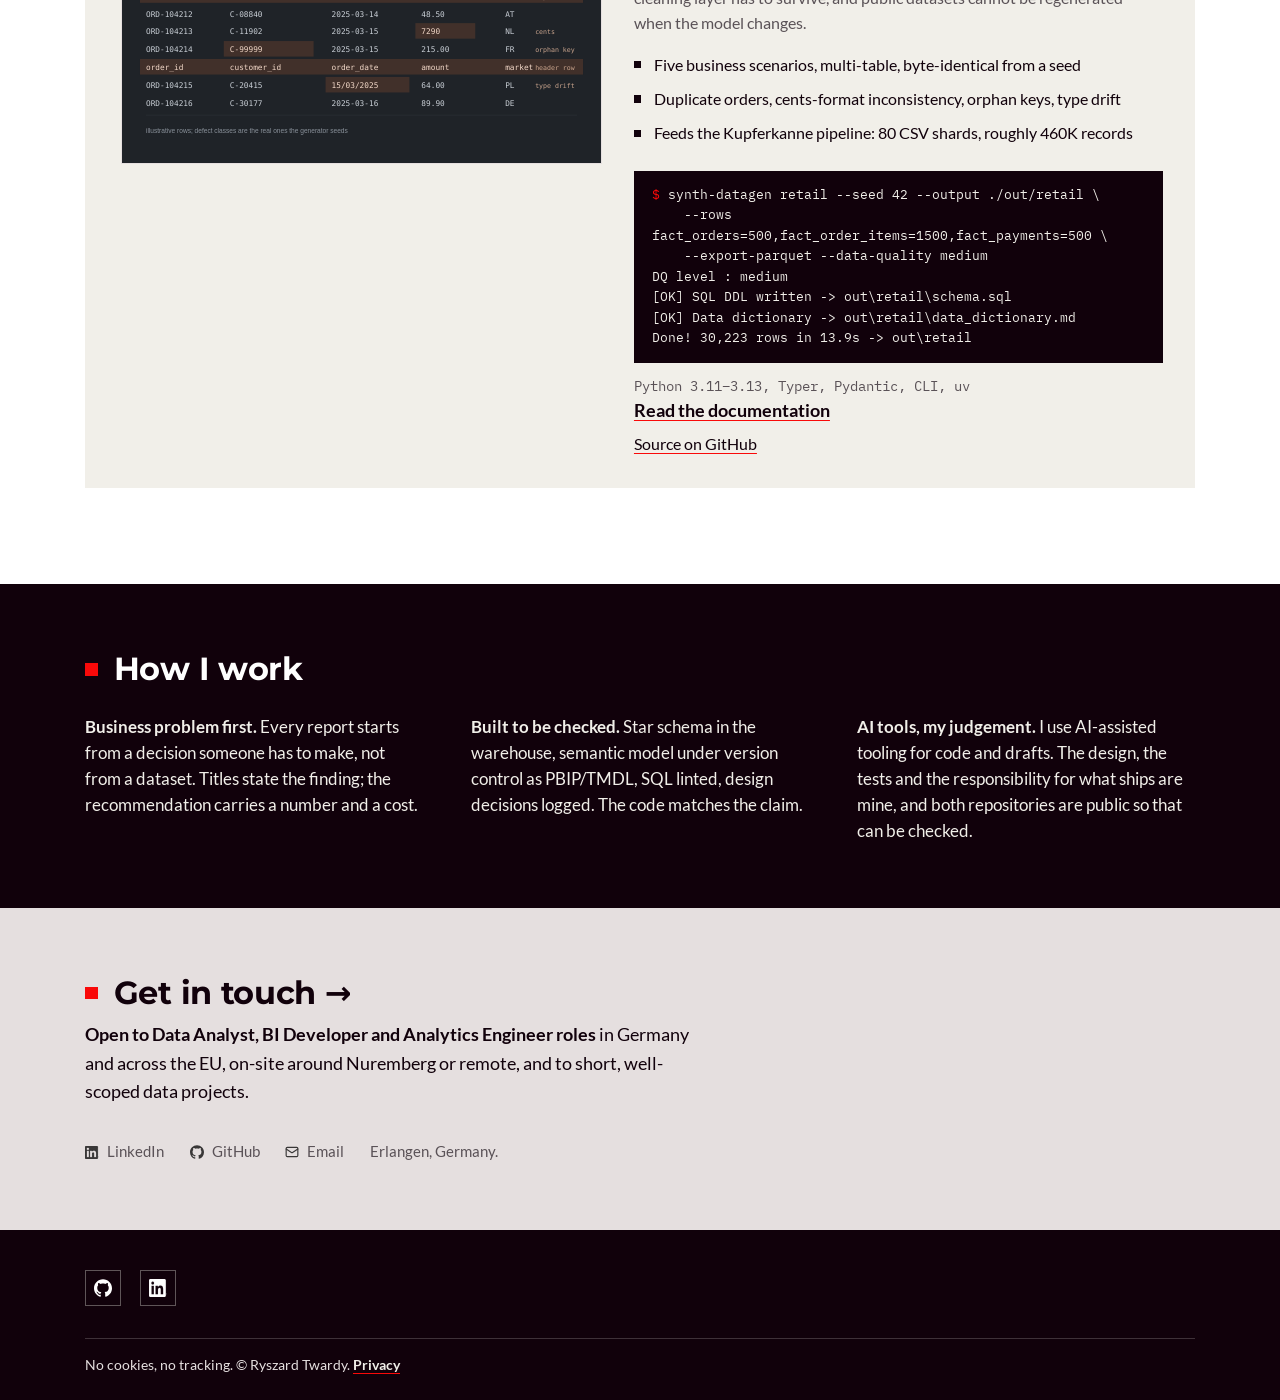
==== commit bfab7235: "feat: refresh the Kupferkanne card for release v1.3.0 - Hero: the Executive Summary page captured fr" ====
--- a/index.html
+++ b/index.html
@@ -68,14 +68,14 @@
       <!-- Kupferkanne. Figures from the repo README/methodology; do not edit without re-verifying. -->
       <article class="tile">
         <div class="shot">
-          <img src="assets/img/kupferkanne-hero.webp" srcset="assets/img/kupferkanne-hero.webp 1x, assets/img/kupferkanne-hero@2x.webp 2x" width="1437" height="808" alt="Kupferkanne executive summary page of the Power BI report">
+          <img src="assets/img/kupferkanne-hero-v2.webp" srcset="assets/img/kupferkanne-hero-v2.webp 1x, assets/img/kupferkanne-hero-v2@2x.webp 2x" width="1437" height="808" alt="Kupferkanne executive summary page of the Power BI report">
         </div>
         <div>
           <h3>Kupferkanne: fifteen thousand customers, one retention budget</h3>
           <p class="problem">A direct-to-consumer coffee-equipment brand selling in nine European markets has one win-back budget and no evidence on which customers it should go to.</p>
           <ul class="kwadrat">
             <li>RFM segmentation across 168,777 orders, built from roughly 460K raw records</li>
-            <li>Nine-step SQL pipeline, 109 DAX measures, what-if reactivation model</li>
+            <li>Ten-step SQL pipeline, 105 DAX measures, what-if reactivation model</li>
             <li>Architecture decisions on the record</li>
           </ul>
           <p class="note">Fictional brand, synthetic data generated with synth-datagen (below). The engineering is real.</p>
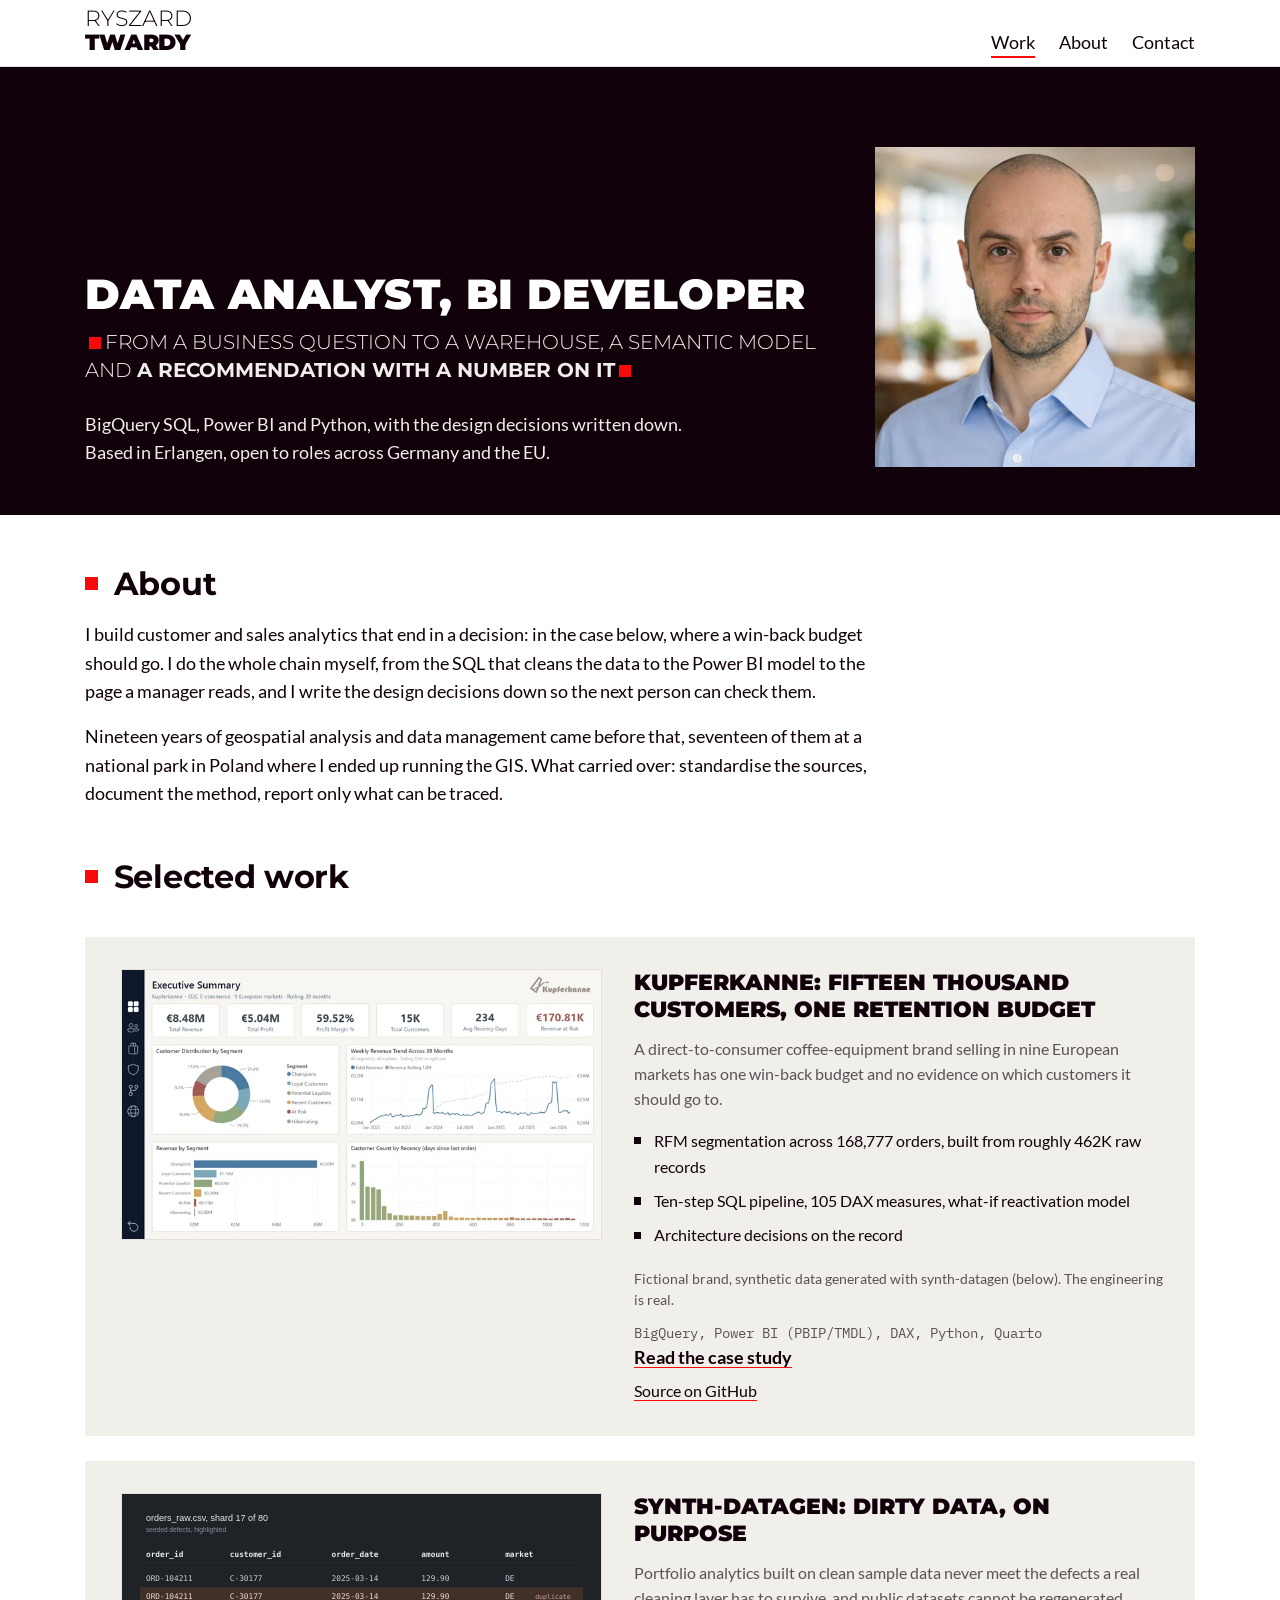
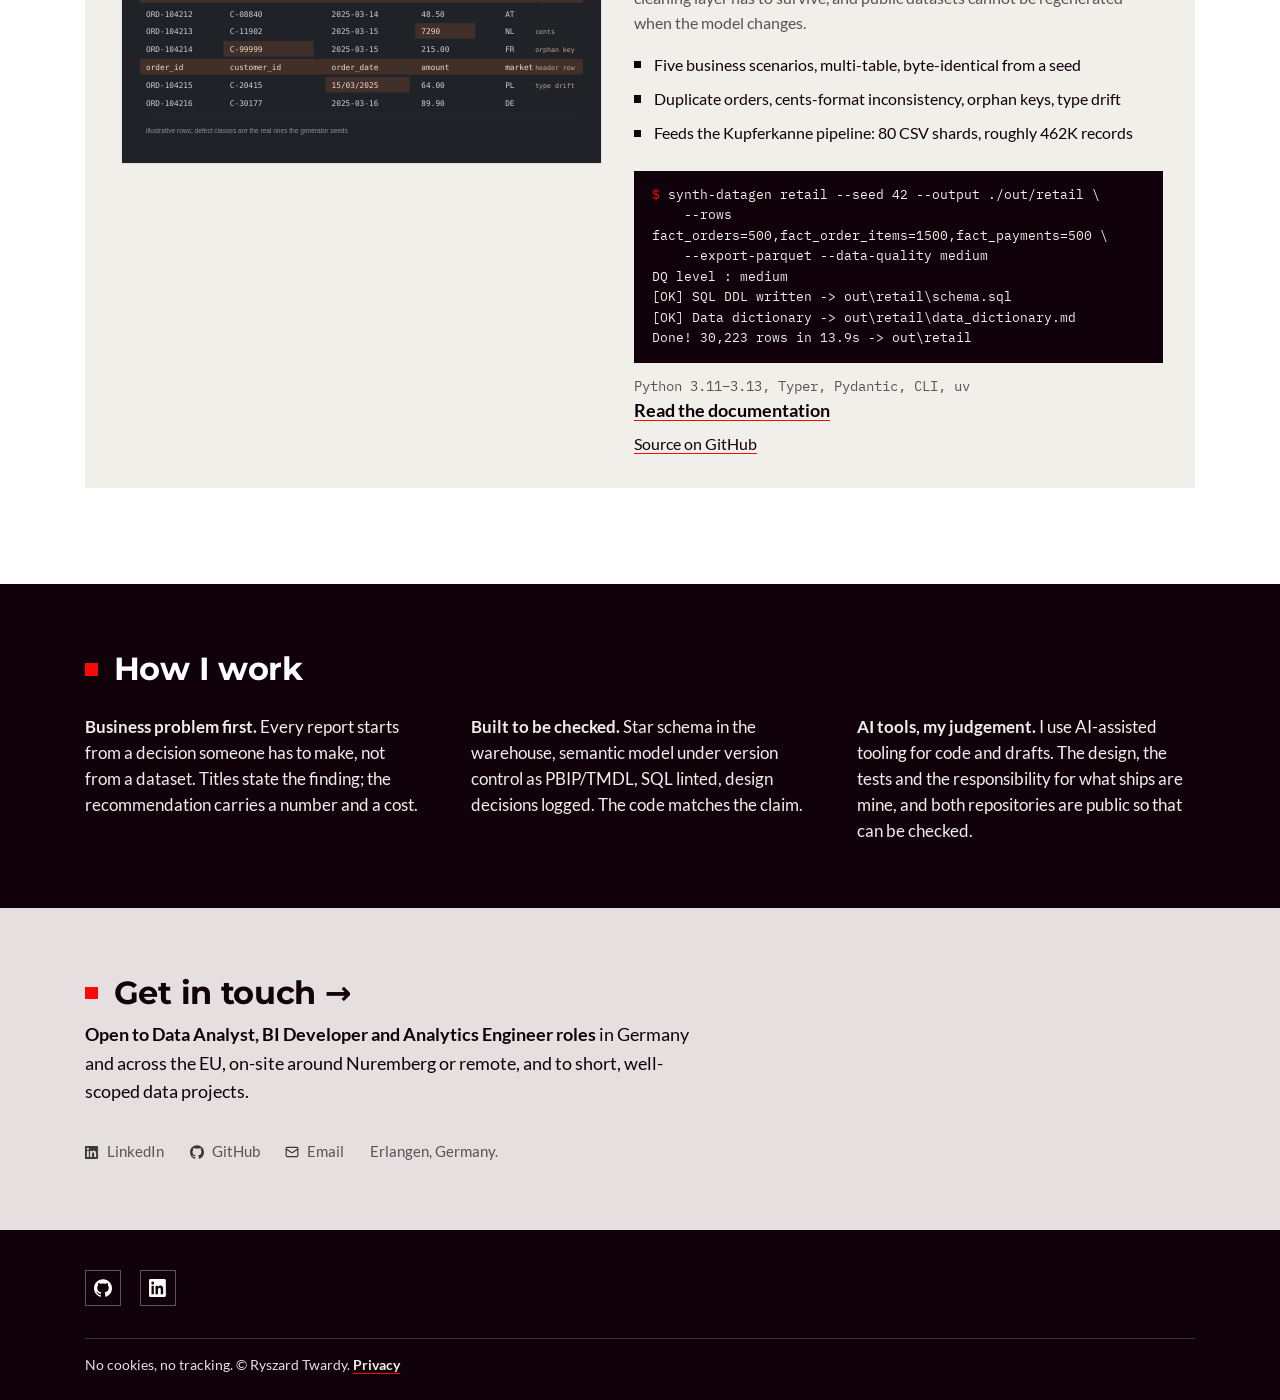
==== commit fe89861c: "feat: add the Kupferkanne project page Add the case study page at kupferkanne/ with a gallery of thr" ====
--- a/index.html
+++ b/index.html
@@ -74,13 +74,13 @@
           <h3>Kupferkanne: fifteen thousand customers, one retention budget</h3>
           <p class="problem">A direct-to-consumer coffee-equipment brand selling in nine European markets has one win-back budget and no evidence on which customers it should go to.</p>
           <ul class="kwadrat">
-            <li>RFM segmentation across 168,777 orders, built from roughly 460K raw records</li>
+            <li>RFM segmentation across 168,777 orders, built from roughly 462K raw records</li>
             <li>Ten-step SQL pipeline, 105 DAX measures, what-if reactivation model</li>
             <li>Architecture decisions on the record</li>
           </ul>
           <p class="note">Fictional brand, synthetic data generated with synth-datagen (below). The engineering is real.</p>
           <p class="stack" translate="no">BigQuery, Power BI (PBIP/TMDL), DAX, Python, Quarto</p>
-          <a class="more" href="https://app.powerbi.com/view?r=eyJrIjoiM2JlNGExNDMtN2U0ZS00MmYxLWE4M2ItYzMzZjhkY2ZhZWM0IiwidCI6ImNhYTk3MmQ2LWFhYTctNDE0NS1iMTgyLTA2NzkzZWY5NWVhNiJ9&amp;pageName=46bfe20b629145b40be4" target="_blank" rel="noopener">Open the live report<span class="sr-only"> (opens in a new tab)</span></a>
+          <a class="more" href="kupferkanne/">Read the case study</a>
           <p class="source"><a href="https://github.com/ryszard-twardy/rfm-customer-segmentation-kupferkanne" target="_blank" rel="noopener">Source on GitHub<span class="sr-only"> (opens in a new tab)</span></a></p>
         </div>
       </article>
@@ -94,7 +94,7 @@
           <ul class="kwadrat">
             <li>Five business scenarios, multi-table, byte-identical from a seed</li>
             <li>Duplicate orders, cents-format inconsistency, orphan keys, type drift</li>
-            <li>Feeds the Kupferkanne pipeline: 80 CSV shards, roughly 460K records</li>
+            <li>Feeds the Kupferkanne pipeline: 80 CSV shards, roughly 462K records</li>
           </ul>
           <pre class="terminal" translate="no" aria-hidden="true"><span class="prompt">$</span> synth-datagen retail --seed 42 --output ./out/retail \
     --rows fact_orders=500,fact_order_items=1500,fact_payments=500 \
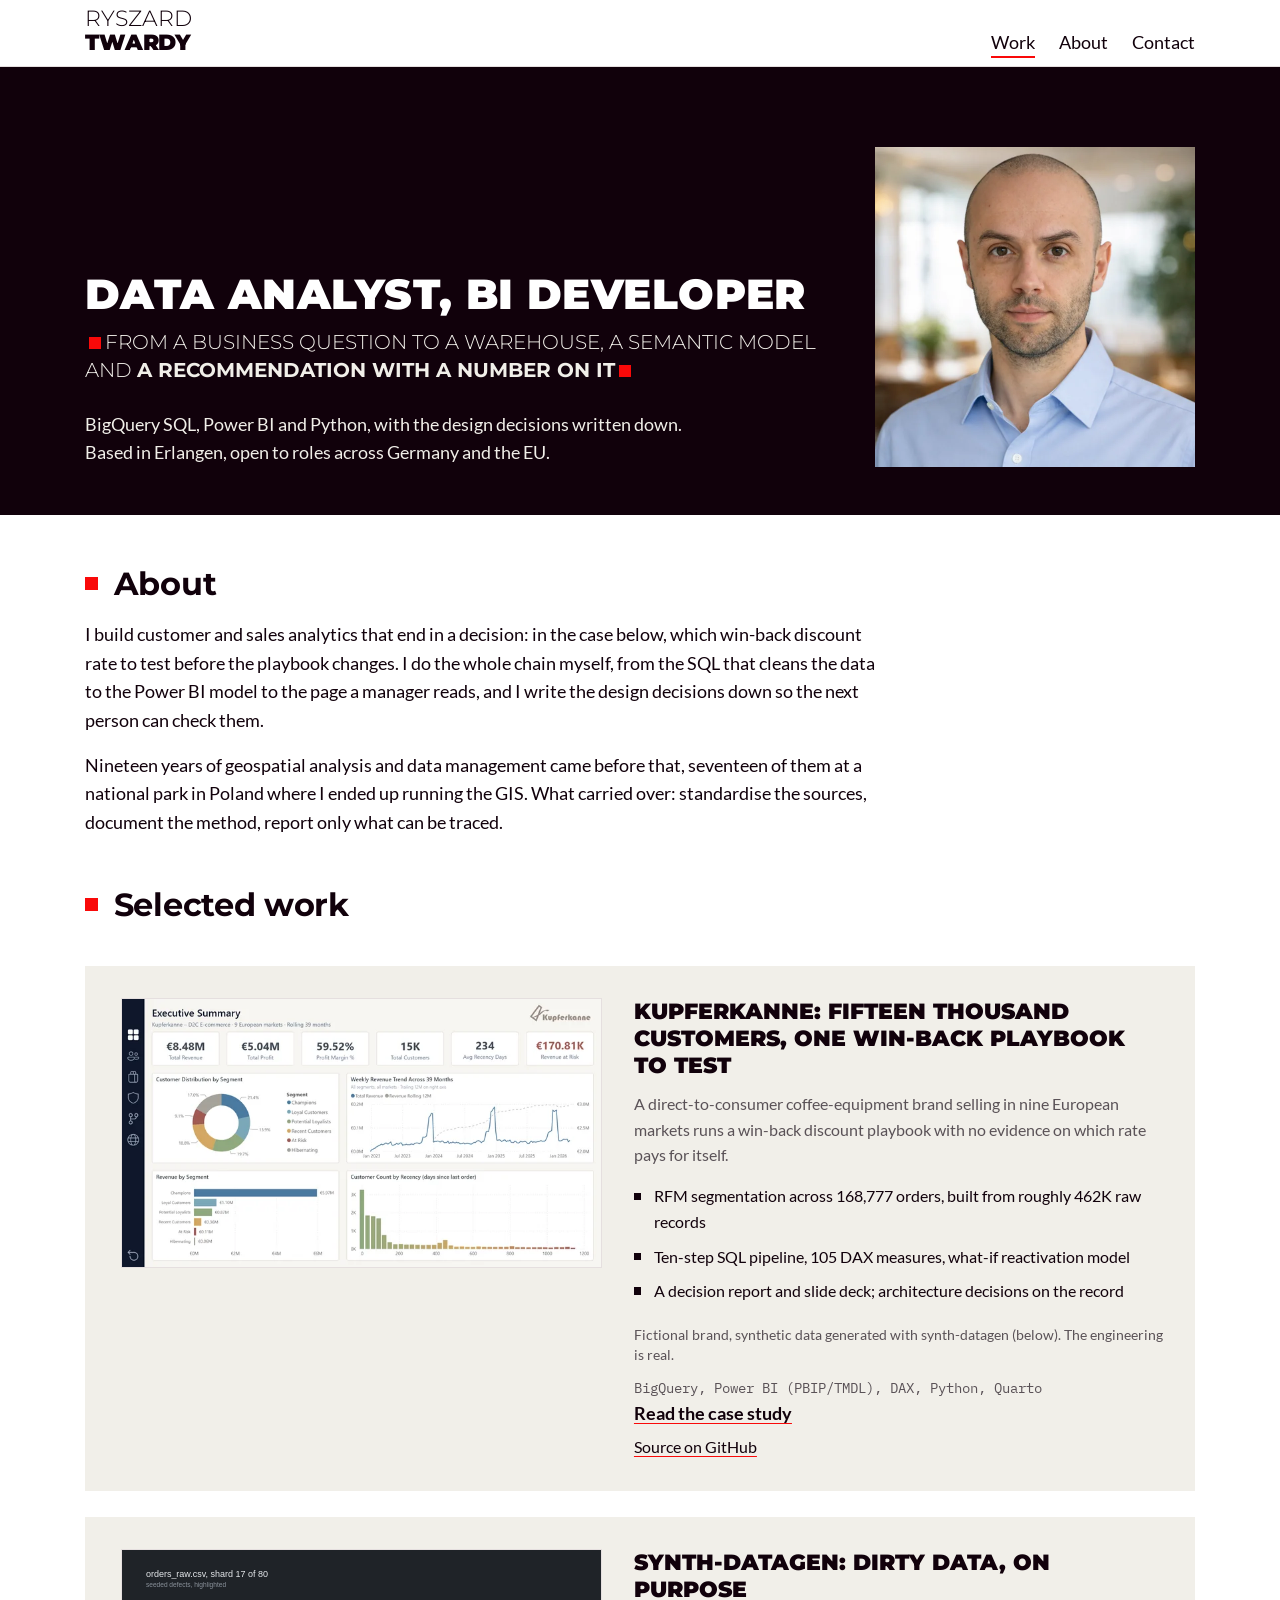
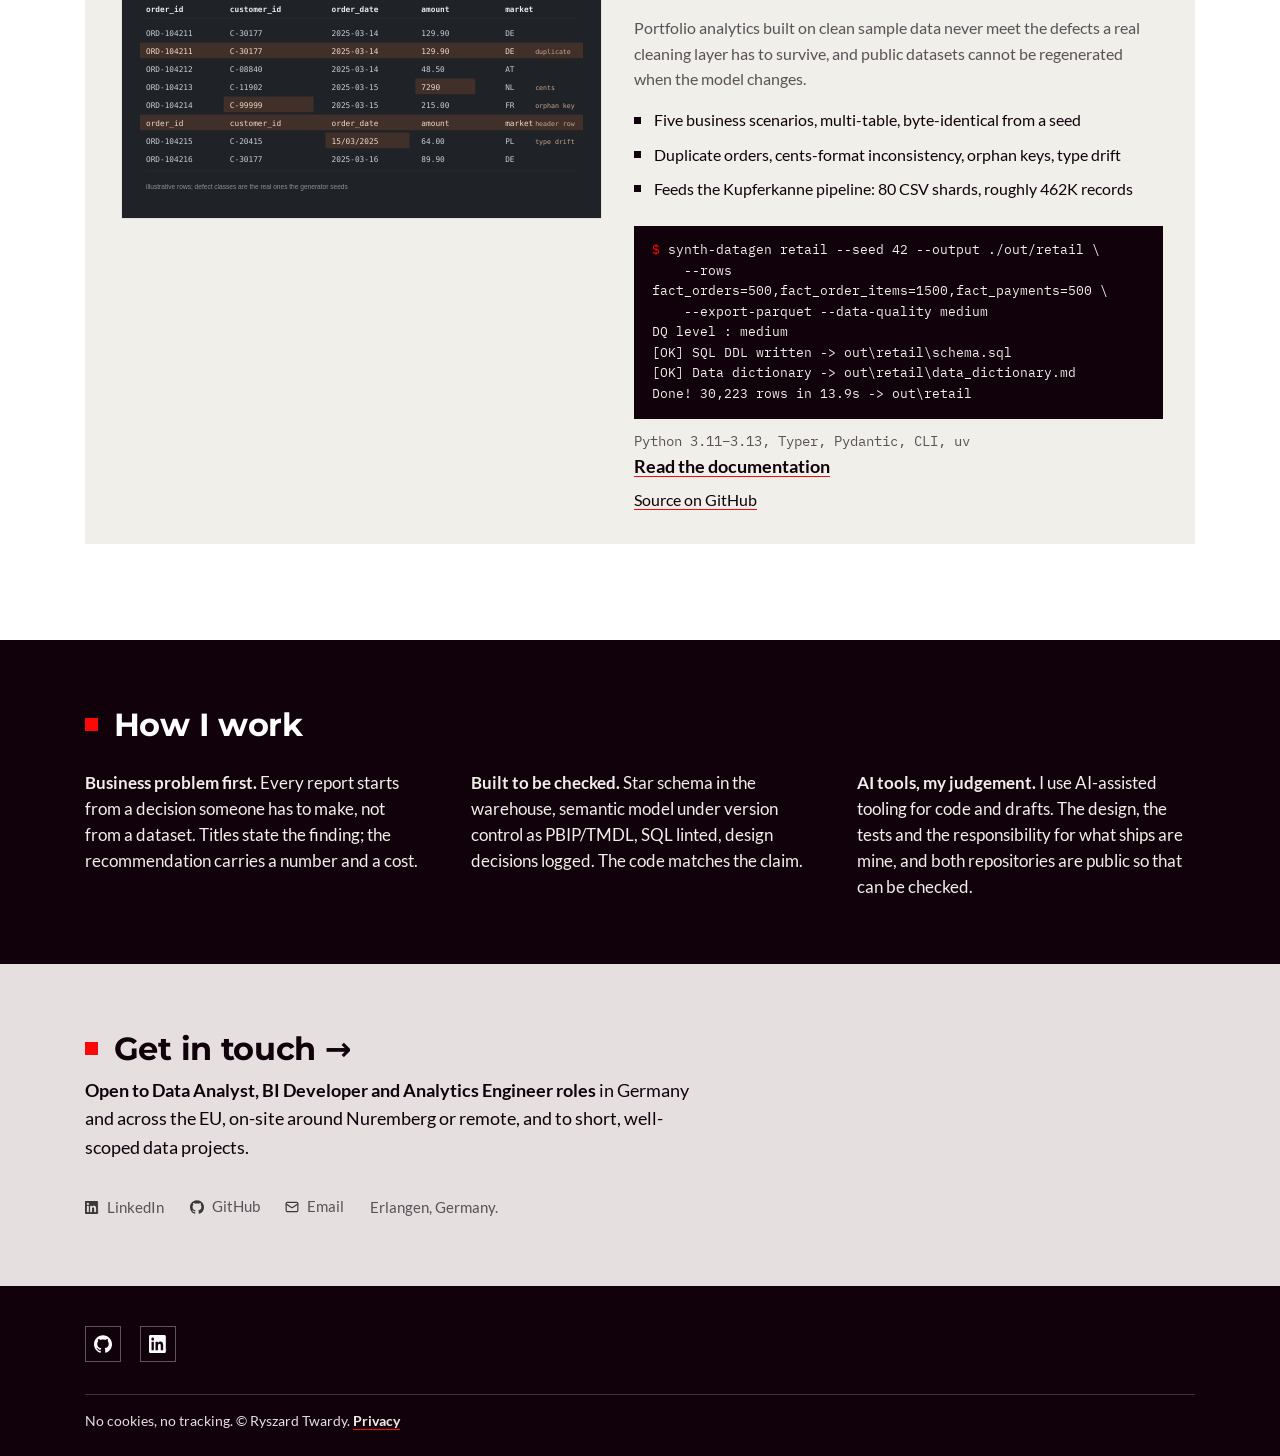
==== commit b30b7e33: "feat(kupferkanne): add the decision paper and the slope chart Add three reading paths to the release" ====
--- a/index.html
+++ b/index.html
@@ -57,7 +57,7 @@
 
   <section class="container pb-700 about" id="about" aria-labelledby="about-h">
     <h2 class="h-secondary" id="about-h">About</h2>
-    <p>I build customer and sales analytics that end in a decision: in the case below, where a win-back budget should go. I do the whole chain myself, from the SQL that cleans the data to the Power BI model to the page a manager reads, and I write the design decisions down so the next person can check them.</p>
+    <p>I build customer and sales analytics that end in a decision: in the case below, which win-back discount rate to test before the playbook changes. I do the whole chain myself, from the SQL that cleans the data to the Power BI model to the page a manager reads, and I write the design decisions down so the next person can check them.</p>
     <p>Nineteen years of geospatial analysis and data management came before that, seventeen of them at a national park in Poland where I ended up running the GIS. What carried over: standardise the sources, document the method, report only what can be traced.</p>
   </section>
 
@@ -68,15 +68,15 @@
       <!-- Kupferkanne. Figures from the repo README/methodology; do not edit without re-verifying. -->
       <article class="tile">
         <div class="shot">
-          <img src="assets/img/kupferkanne-hero-v2.webp" srcset="assets/img/kupferkanne-hero-v2.webp 1x, assets/img/kupferkanne-hero-v2@2x.webp 2x" width="1437" height="808" alt="Kupferkanne executive summary page of the Power BI report">
+          <img src="assets/img/kupferkanne-hero-v2.webp" srcset="assets/img/kupferkanne-hero-v2.webp 1x, assets/img/kupferkanne-hero-v2@2x.webp 2x" width="1437" height="808" loading="lazy" alt="Kupferkanne executive summary page of the Power BI report">
         </div>
         <div>
-          <h3>Kupferkanne: fifteen thousand customers, one retention budget</h3>
-          <p class="problem">A direct-to-consumer coffee-equipment brand selling in nine European markets has one win-back budget and no evidence on which customers it should go to.</p>
+          <h3>Kupferkanne: fifteen thousand customers, one win-back playbook to test</h3>
+          <p class="problem">A direct-to-consumer coffee-equipment brand selling in nine European markets runs a win-back discount playbook with no evidence on which rate pays for itself.</p>
           <ul class="kwadrat">
             <li>RFM segmentation across 168,777 orders, built from roughly 462K raw records</li>
             <li>Ten-step SQL pipeline, 105 DAX measures, what-if reactivation model</li>
-            <li>Architecture decisions on the record</li>
+            <li>A decision report and slide deck; architecture decisions on the record</li>
           </ul>
           <p class="note">Fictional brand, synthetic data generated with synth-datagen (below). The engineering is real.</p>
           <p class="stack" translate="no">BigQuery, Power BI (PBIP/TMDL), DAX, Python, Quarto</p>
--- a/tokens.css
+++ b/tokens.css
@@ -52,6 +52,13 @@
   --neutral-grey: rgb(229, 223, 223);
   --paper: #ffffff;
   --muted: #5a5257;
+  /* Kupferkanne exhibit colours (notebooks/_brand.yml in the Kupferkanne repository), used inside project exhibits only */
+  --kk-at-risk: #A05A55;
+  --kk-at-risk-text: #9D5752;
+  --kk-hibernating: #8A877F;
+  --kk-hibernating-text: #6F6D65;
+  --kk-test: #4A7AA0;
+  --kk-test-text: #417197;
 
   /* Self-host both families as woff2 (OFL) in assets/fonts/ – Stratus loads them from Google Fonts CDN, we do not. */
   --ff-head: "Montserrat", "Segoe UI", system-ui, sans-serif;
